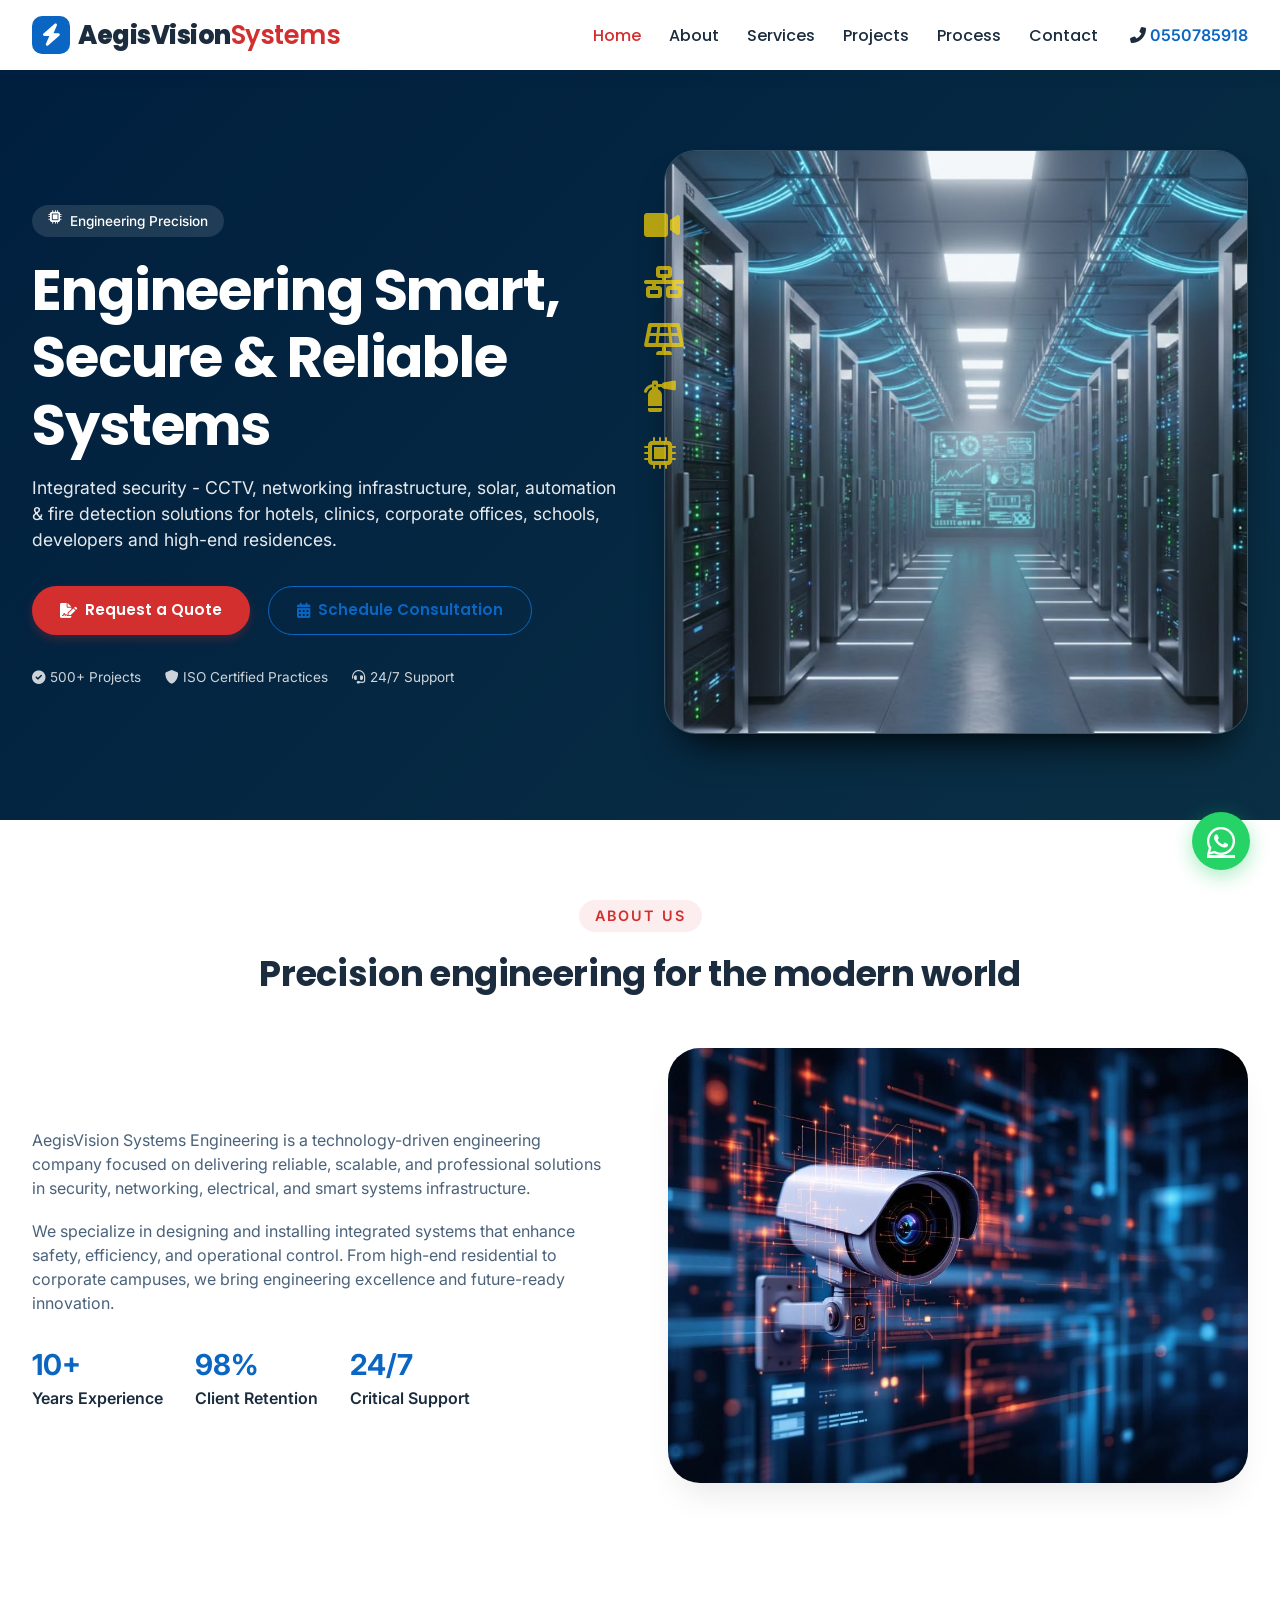
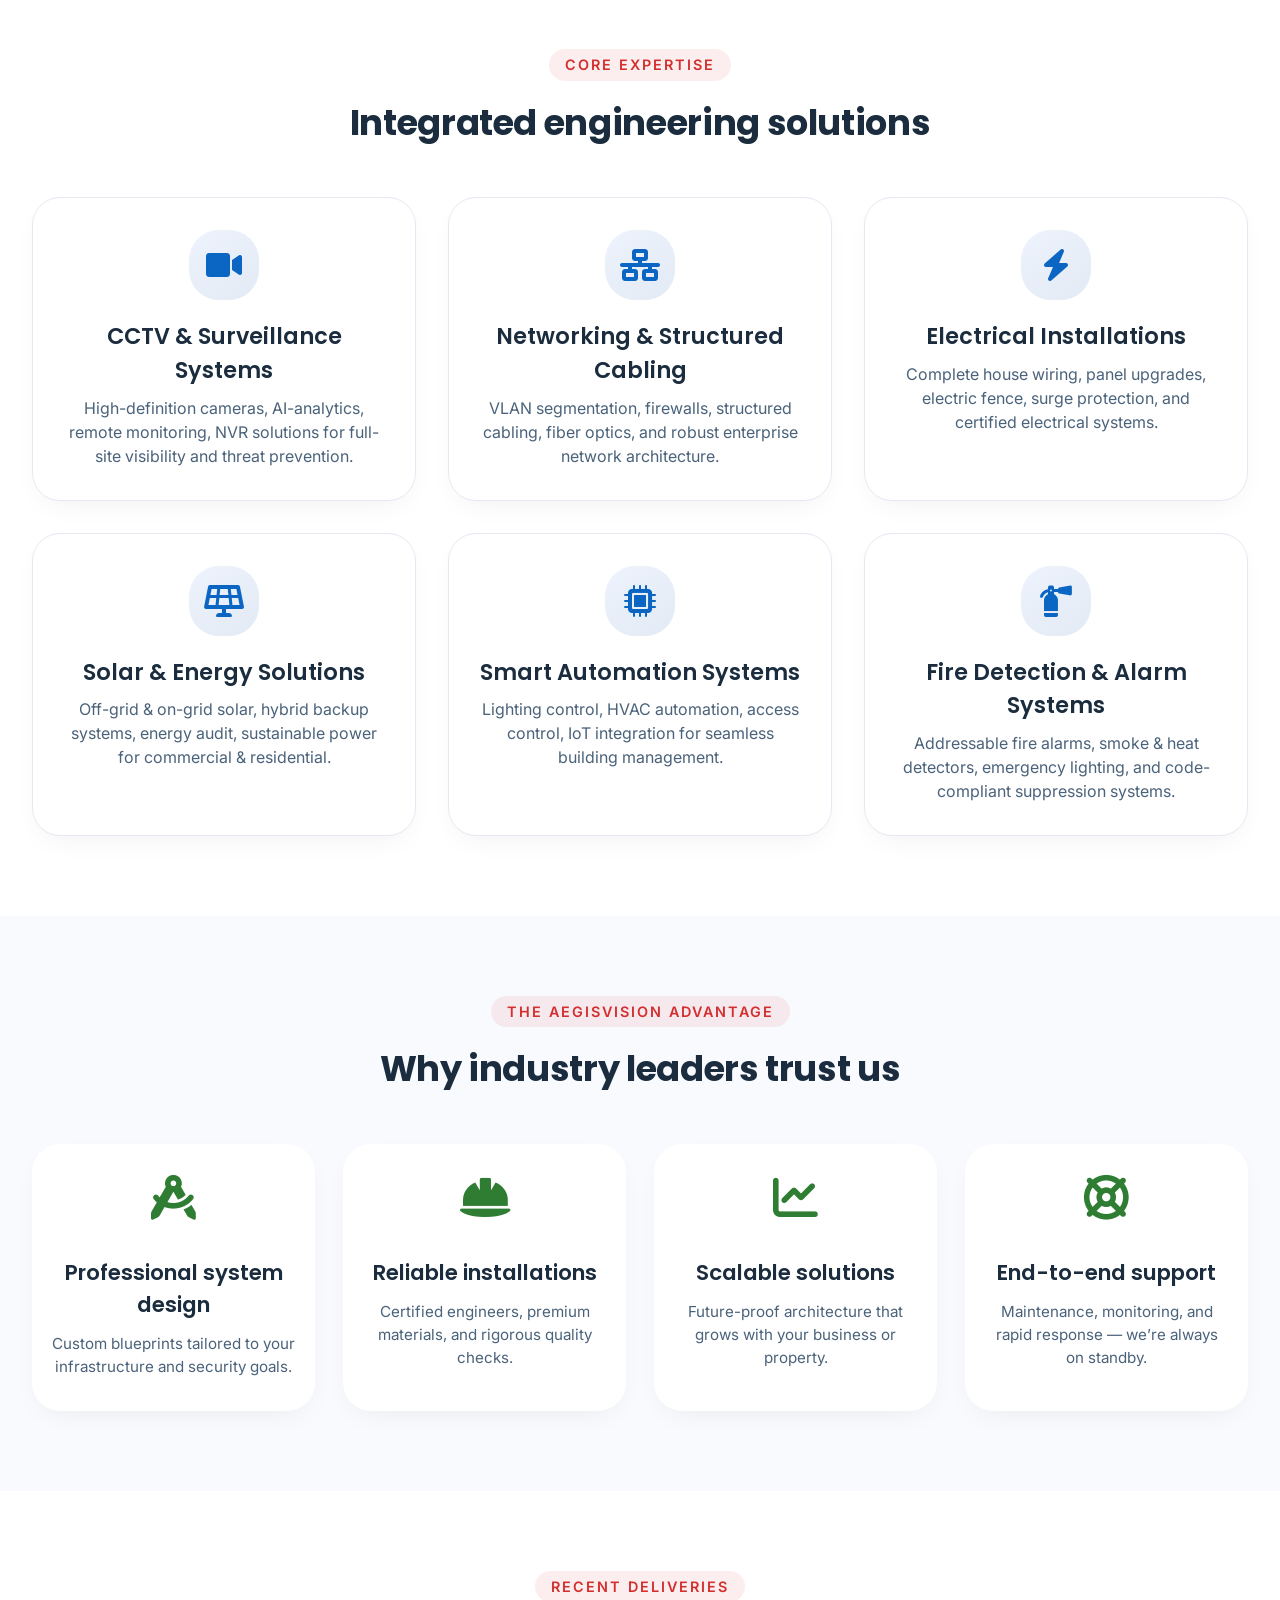
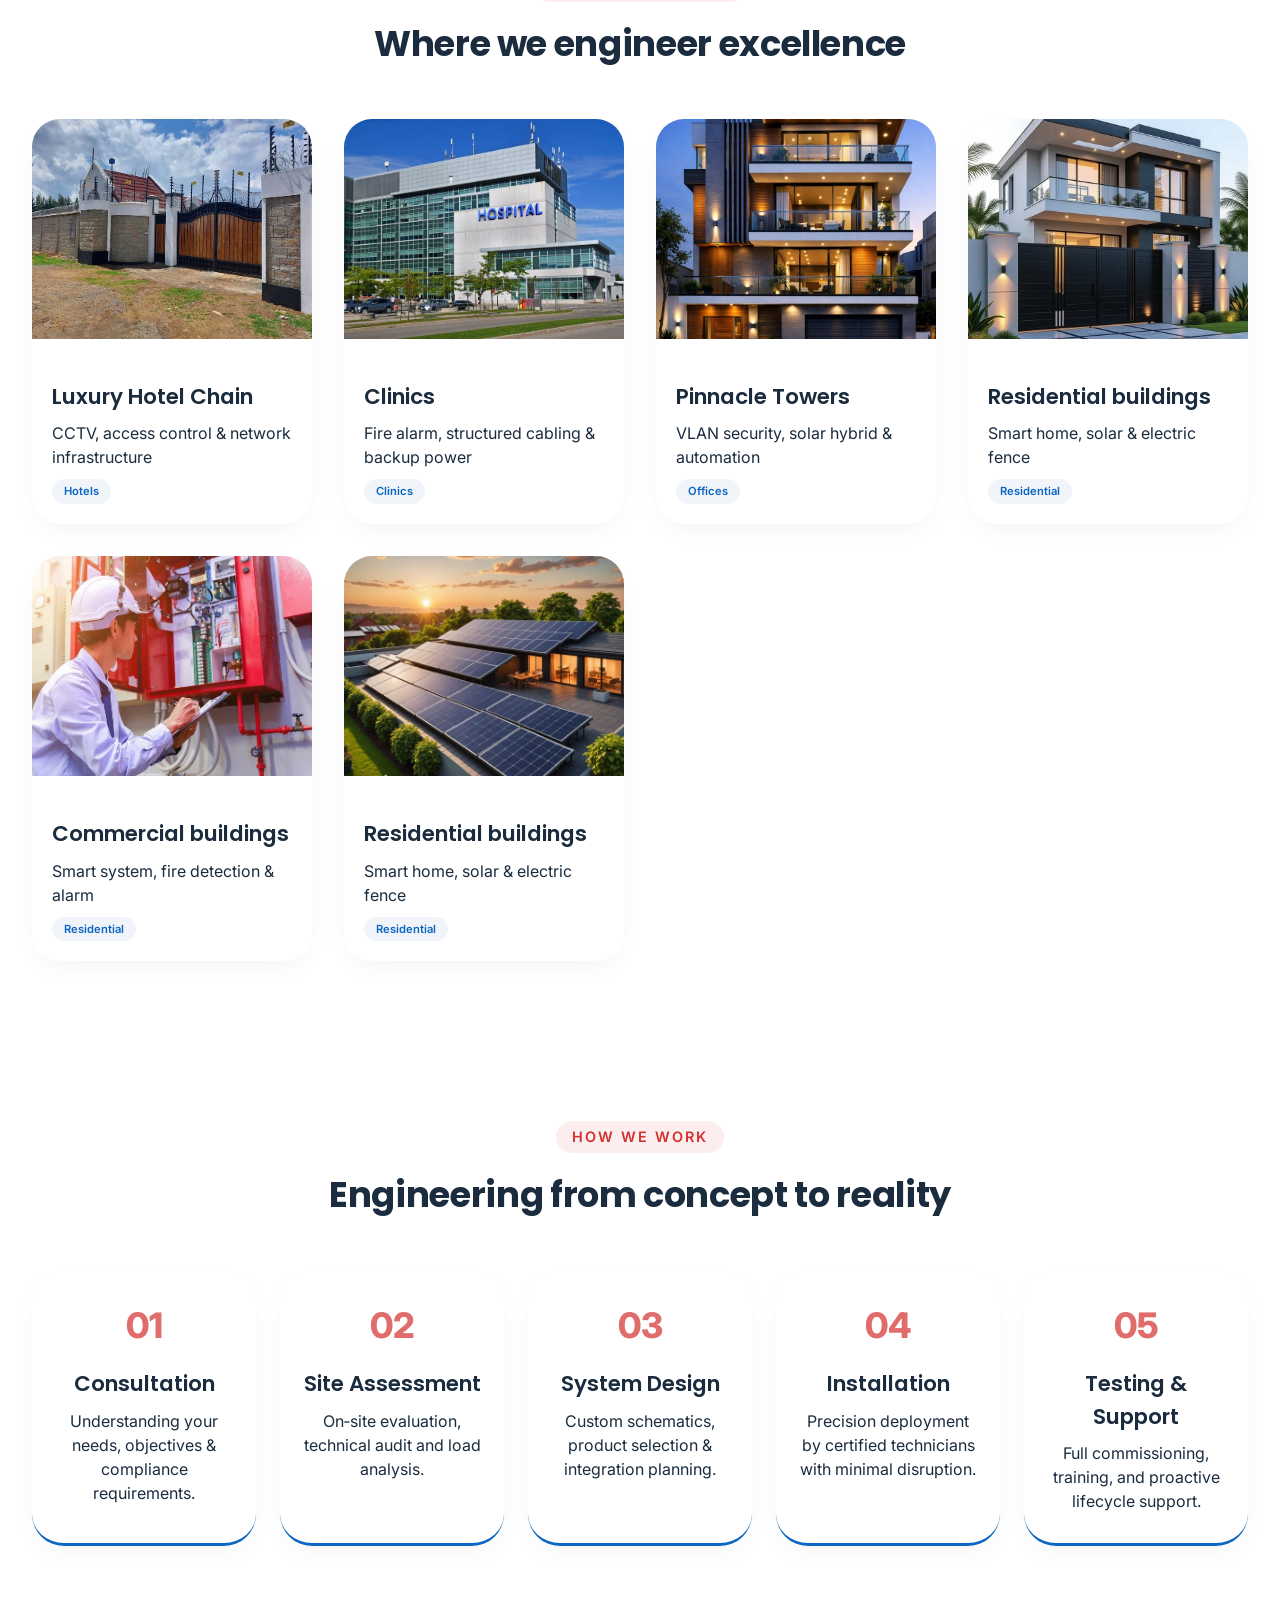
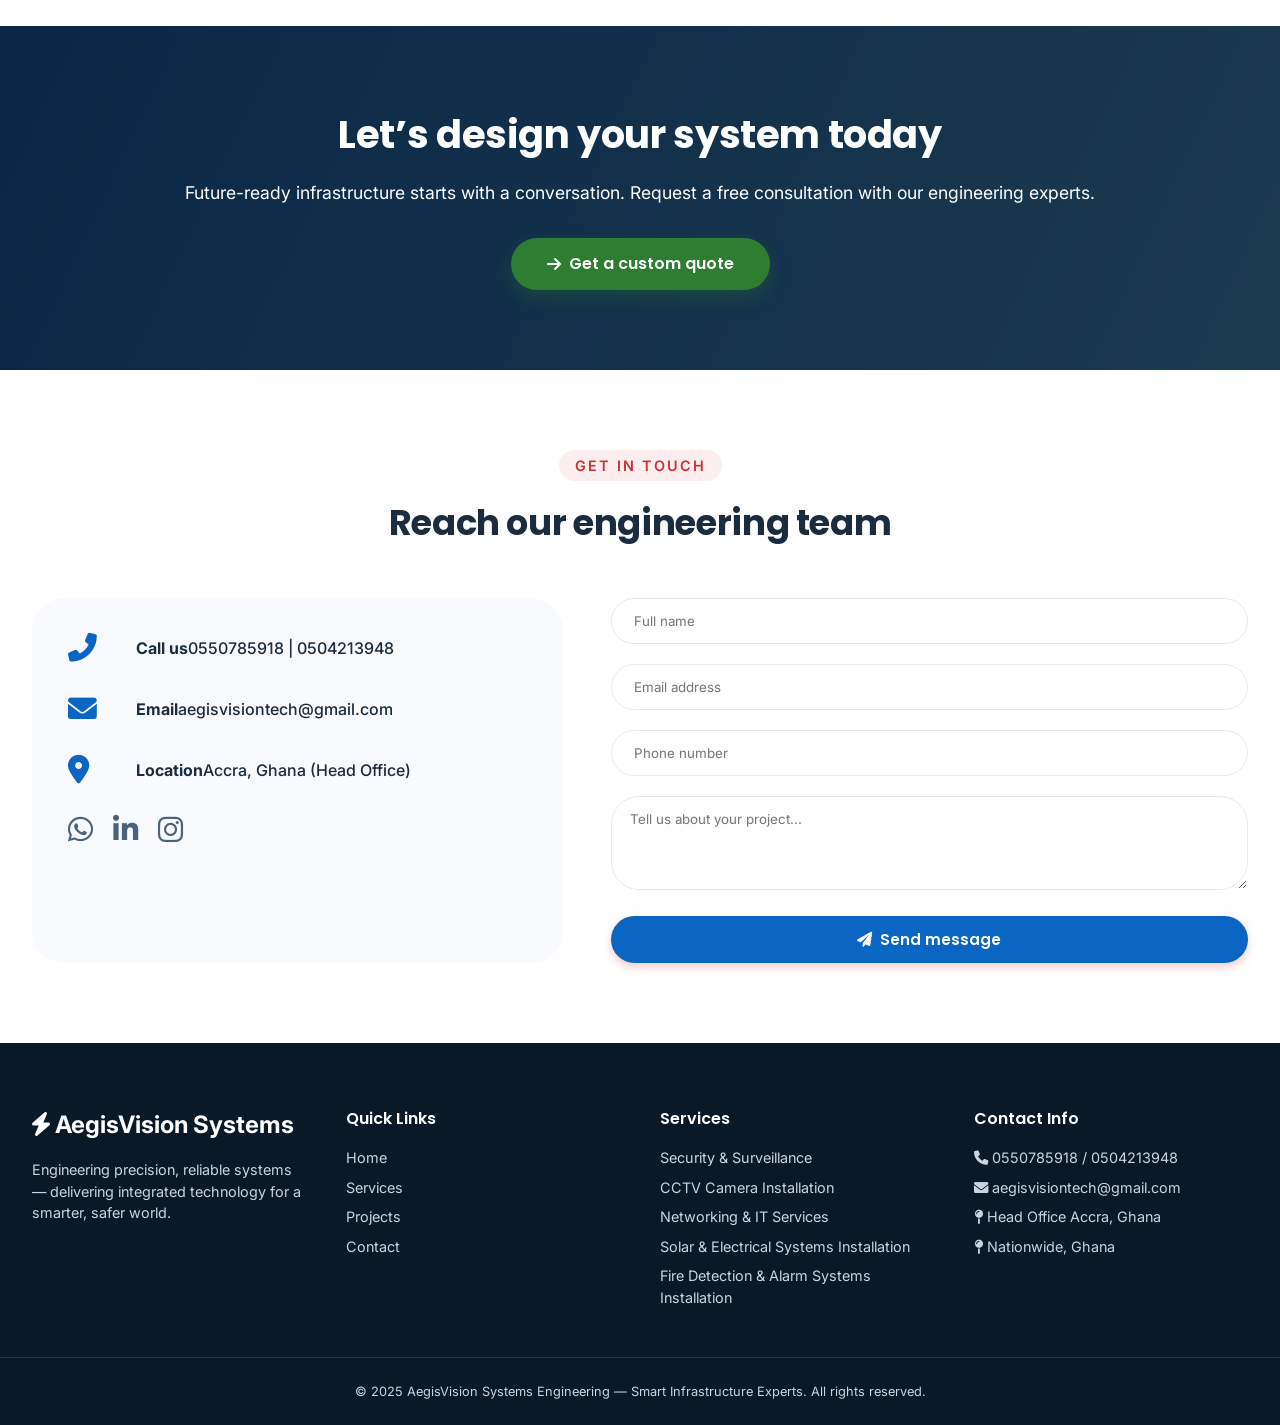
==== index.html @ 10306101 "Update index.html" ====
<!DOCTYPE html>
<html lang="en">
<head>
  <meta charset="UTF-8" />
  <meta name="viewport" content="width=device-width, initial-scale=1.0, viewport-fit=cover" />
  <meta name="description" content="AegisVision & Systems Engineering Ltd. — engineering smart, secure & reliable systems. Security, networking, electrical, solar, automation and fire detection for hotels, clinics, offices and residential." />
  <title>AegisVision Systems Engineering Limited| Smart Engineering & Security</title>
  <!-- Google Fonts + Font Awesome -->
  <link href="https://fonts.googleapis.com/css2?family=Inter:opsz,wght@14..32,300;14..32,400;14..32,500;14..32,600;14..32,700;14..32,800&family=Poppins:wght@500;600;700;800&display=swap" rel="stylesheet" />
  <link rel="stylesheet" href="https://cdnjs.cloudflare.com/ajax/libs/font-awesome/6.0.0-beta3/css/all.min.css" />
  <link rel="stylesheet" href="styles.css" />

  <script type="application/ld+json">
    {
      "@context": "https://schema.org",
      "@type": "LocalBusiness",
      "name": "AegisVision Systems Engineering",
      "image": "https://aegisVisionSystemsEngineeringLtd.github.io/aegisVisionSystemsEngineeringLtd/logo.png",
      "logo": "https://aegisVisionSystemsEngineeringLtd.github.io/aegisVisionSystemsEngineeringLtd/logo.png",
      "url": "https://aegisVisionSystemsEngineeringLtd.github.io/aegisVisionSystemsEngineeringLtd/",
      "telephone": "+233550785918",
      "email": "aegisvisiontech@gmail.com",
      "address": {
        "@type": "PostalAddress",
        "addressLocality": "Accra",
        "addressCountry": "GH"
      },
      "geo": {
        "@type": "GeoCoordinates",
        "latitude": 5.6037,
        "longitude": -0.1870
      },
      "openingHoursSpecification": [
        {
          "@type": "OpeningHoursSpecification",
          "dayOfWeek": ["Monday", "Tuesday", "Wednesday", "Thursday", "Friday"],
          "opens": "07:00",
          "closes": "19:00"
        },
        {
          "@type": "OpeningHoursSpecification",
          "dayOfWeek": "Saturday",
          "opens": "09:00",
          "closes": "13:00"
        }
      ],
      "areaServed": {
        "@type": "Country",
        "name": "Ghana"
      },
      "availableServiceArea": {
        "@type": "AdministrativeArea",
        "name": "Nationwide including Accra, Kumasi, Takoradi, Tema and all regions of Ghana"
      },
      "priceRange": "$$",
      "sameAs": [
        "https://wa.me/233550785918",
        "https://www.linkedin.com/company/aegisvision" 
      ],
      "description": "Engineering Precision, Reliable Systems. AegisVision provides CCTV Camera Installations, networking infrastructure design and installation, electrical, solar systems installation, automation systems, centrion gate openers and fire detection solutions for hotels, clinics, offices, schools and residential clients in Accra, Ghana.",
      "hasOfferCatalog": {
        "@type": "OfferCatalog",
        "name": "Engineering Services",
        "itemListElement": [
          {
            "@type": "Offer",
            "itemOffered": {
              "@type": "Service",
              "name": "CCTV Camera & Surveillance Systems Installation"
            }
          },
          {
            "@type": "Offer",
            "itemOffered": {
              "@type": "Service",
              "name": "Networking Infrastructure & Structured Cabling Installations"
            }
          },
          {
            "@type": "Offer",
            "itemOffered": {
              "@type": "Service",
              "name": "Electrical Installations and Electric Fencing"
            }
          },
          {
            "@type": "Offer",
            "itemOffered": {
              "@type": "Service",
              "name": "Solar & Energy Solutions"
            }
          },
          {
            "@type": "Offer",
            "itemOffered": {
              "@type": "Service",
              "name": "Smart Automation Systems"
            }
          },
          {
            "@type": "Offer",
            "itemOffered": {
              "@type": "Service",
              "name": "Fire Detection & Alarm Systems"
            }
          }
        ]
      }
    }
    </script>
</head>
<body>
  <!-- STICKY NAVIGATION -->
  <header class="header" id="header">
    <nav class="navbar container">
      <div class="logo">
        <span class="logo-icon"><i class="fas fa-bolt"></i></span>
        <div class="logo-text">AegisVision<span>Systems</span></div>
      </div>
      <div class="nav-menu" id="navMenu">
        <ul class="nav-links">
          <li><a href="#home" class="nav-link active-nav">Home</a></li>
          <li><a href="#about" class="nav-link">About</a></li>
          <li><a href="#services" class="nav-link">Services</a></li>
          <li><a href="#projects" class="nav-link">Projects</a></li>
          <li><a href="#process" class="nav-link">Process</a></li>
          <li><a href="#contact" class="nav-link">Contact</a></li>
        </ul>
        <div class="nav-phone">
          <i class="fas fa-phone-alt"></i> <a href="tel:+233550785918">0550785918</a>
        </div>
      </div>
      <div class="hamburger" id="hamburger">
        <i class="fas fa-bars"></i>
      </div>
    </nav>
  </header>

  <main>
    <!-- HERO SECTION -->
    <section id="home" class="hero">
      <div class="hero-overlay"></div>
      <div class="container hero-content">
        <div class="hero-text fade-up">
          <div class="hero-badge"><i class="fas fa-microchip"></i> Engineering Precision</div>
          <h1>Engineering Smart, Secure & Reliable Systems</h1>
          <p>Integrated security - CCTV, networking infrastructure, solar, automation & fire detection solutions for hotels, clinics, corporate offices, schools, developers and high-end residences.</p>
          <div class="hero-buttons">
            <a href="#contact" class="btn btn-primary"><i class="fas fa-file-signature"></i> Request a Quote</a>
            <a href="#contact" class="btn btn-outline"><i class="fas fa-calendar-alt"></i> Schedule Consultation</a>
          </div>
          <div class="hero-trust">
            <span><i class="fas fa-check-circle"></i> 500+ Projects</span>
            <span><i class="fas fa-shield-alt"></i> ISO Certified Practices</span>
            <span><i class="fas fa-headset"></i> 24/7 Support</span>
          </div>
        </div>
        <div class="hero-visual fade-up delay-200">
          <div class="floating-icons">
            <i class="fas fa-video"></i>
            <i class="fas fa-network-wired"></i>
            <i class="fas fa-solar-panel"></i>
            <i class="fas fa-fire-extinguisher"></i>
            <i class="fas fa-microchip"></i>
          </div>
          <div class="hero-image-placeholder">
            <img src="serverroom.jpg">
          </div>
        </div>
      </div>
    </section>

    <!-- ABOUT SECTION -->
    <section id="about" class="about section-padding">
      <div class="container">
        <div class="section-header fade-up">
          <span class="section-tag">About us</span>
          <h2>Precision engineering for the modern world</h2>
        </div>
        <div class="about-grid">
          <div class="about-text fade-up">
            <p>AegisVision Systems Engineering is a technology-driven engineering company focused on delivering reliable, scalable, and professional solutions in security, networking, electrical, and smart systems infrastructure.</p>
            <p>We specialize in designing and installing integrated systems that enhance safety, efficiency, and operational control. From high-end residential to corporate campuses, we bring engineering excellence and future-ready innovation.</p>
            <div class="about-stats">
              <div><strong>10+</strong> Years Experience</div>
              <div><strong>98%</strong> Client Retention</div>
              <div><strong>24/7</strong> Critical Support</div>
            </div>
          </div>
          <div class="about-image fade-up delay-200">
            <img src="polecctv.jpg" alt="Engineers at work">
          </div>
        </div>
      </div>
    </section>

    <!-- SERVICES SECTION (with icons & cards) -->
    <section id="services" class="services section-padding">
      <div class="container">
        <div class="section-header fade-up">
          <span class="section-tag">Core expertise</span>
          <h2>Integrated engineering solutions</h2>
        </div>
        <div class="services-grid">
          <!-- Service 1 -->
          <div class="service-card fade-up">
            <div class="service-icon"><i class="fas fa-video"></i></div>
            <h3>CCTV & Surveillance Systems</h3>
            <p>High-definition cameras, AI-analytics, remote monitoring, NVR solutions for full-site visibility and threat prevention.</p>
          </div>
          <!-- Service 2 -->
          <div class="service-card fade-up">
            <div class="service-icon"><i class="fas fa-network-wired"></i></div>
            <h3>Networking & Structured Cabling</h3>
            <p>VLAN segmentation, firewalls, structured cabling, fiber optics, and robust enterprise network architecture.</p>
          </div>
          <!-- Service 3 -->
          <div class="service-card fade-up">
            <div class="service-icon"><i class="fas fa-bolt"></i></div>
            <h3>Electrical Installations</h3>
            <p>Complete house wiring, panel upgrades, electric fence, surge protection, and certified electrical systems.</p>
          </div>
          <!-- Service 4 -->
          <div class="service-card fade-up">
            <div class="service-icon"><i class="fas fa-solar-panel"></i></div>
            <h3>Solar & Energy Solutions</h3>
            <p>Off-grid & on-grid solar, hybrid backup systems, energy audit, sustainable power for commercial & residential.</p>
          </div>
          <!-- Service 5 -->
          <div class="service-card fade-up">
            <div class="service-icon"><i class="fas fa-microchip"></i></div>
            <h3>Smart Automation Systems</h3>
            <p>Lighting control, HVAC automation, access control, IoT integration for seamless building management.</p>
          </div>
          <!-- Service 6 -->
          <div class="service-card fade-up">
            <div class="service-icon"><i class="fas fa-fire-extinguisher"></i></div>
            <h3>Fire Detection & Alarm Systems</h3>
            <p>Addressable fire alarms, smoke & heat detectors, emergency lighting, and code-compliant suppression systems.</p>
          </div>
        </div>
      </div>
    </section>

    <!-- WHY CHOOSE US -->
    <section class="why-us section-padding">
      <div class="container">
        <div class="section-header fade-up">
          <span class="section-tag">The AegisVision advantage</span>
          <h2>Why industry leaders trust us</h2>
        </div>
        <div class="why-grid">
          <div class="why-card fade-up"><i class="fas fa-drafting-compass"></i><h3>Professional system design</h3><p>Custom blueprints tailored to your infrastructure and security goals.</p></div>
          <div class="why-card fade-up"><i class="fas fa-hard-hat"></i><h3>Reliable installations</h3><p>Certified engineers, premium materials, and rigorous quality checks.</p></div>
          <div class="why-card fade-up"><i class="fas fa-chart-line"></i><h3>Scalable solutions</h3><p>Future-proof architecture that grows with your business or property.</p></div>
          <div class="why-card fade-up"><i class="fas fa-life-ring"></i><h3>End-to-end support</h3><p>Maintenance, monitoring, and rapid response — we’re always on standby.</p></div>
        </div>
      </div>
    </section>

    <!-- PORTFOLIO / PROJECTS SECTION -->
    <section id="projects" class="projects section-padding">
      <div class="container">
        <div class="section-header fade-up">
          <span class="section-tag">Recent deliveries</span>
          <h2>Where we engineer excellence</h2>
        </div>
        <div class="projects-grid">
          <div class="project-card fade-up"><img src="electricfence.jpg" alt="Hotel project"><div class="project-info"><h3>Luxury Hotel Chain</h3><p>CCTV, access control & network infrastructure</p><span class="project-cat">Hotels</span></div></div>
          <div class="project-card fade-up"><img src="hospital.jpg" alt="Clinic project"><div class="project-info"><h3>Clinics</h3><p>Fire alarm, structured cabling & backup power</p><span class="project-cat">Clinics</span></div></div>
          <div class="project-card fade-up"><img src="tower.jpg" alt="Corporate office"><div class="project-info"><h3>Pinnacle Towers</h3><p>VLAN security, solar hybrid & automation</p><span class="project-cat">Offices</span></div></div>
          <div class="project-card fade-up"><img src="agaatejpg.jpg" alt="Residential"><div class="project-info"><h3>Residential buildings</h3><p>Smart home, solar & electric fence</p><span class="project-cat">Residential</span></div></div>
	  	  <div class="project-card fade-up"><img src="firesys2.jpg" alt="Residential"><div class="project-info"><h3>Commercial buildings</h3><p>Smart system, fire detection & alarm</p><span class="project-cat">Residential</span></div></div>
	      <div class="project-card fade-up"><img src="solarsys.jpg" alt="Residential"><div class="project-info"><h3>Residential buildings</h3><p>Smart home, solar & electric fence</p><span class="project-cat">Residential</span></div></div>
        </div>
      </div>
    </section>

    <!-- PROCESS SECTION -->
    <section id="process" class="process section-padding">
      <div class="container">
        <div class="section-header fade-up">
          <span class="section-tag">How we work</span>
          <h2>Engineering from concept to reality</h2>
        </div>
        <div class="process-steps">
          <div class="step fade-up"><div class="step-number">01</div><h3>Consultation</h3><p>Understanding your needs, objectives & compliance requirements.</p></div>
          <div class="step fade-up"><div class="step-number">02</div><h3>Site Assessment</h3><p>On‑site evaluation, technical audit and load analysis.</p></div>
          <div class="step fade-up"><div class="step-number">03</div><h3>System Design</h3><p>Custom schematics, product selection & integration planning.</p></div>
          <div class="step fade-up"><div class="step-number">04</div><h3>Installation</h3><p>Precision deployment by certified technicians with minimal disruption.</p></div>
          <div class="step fade-up"><div class="step-number">05</div><h3>Testing & Support</h3><p>Full commissioning, training, and proactive lifecycle support.</p></div>
        </div>
      </div>
    </section>

    <!-- CALL TO ACTION SECTION -->
    <section class="cta-section">
      <div class="container cta-container">
        <div class="cta-content fade-up">
          <h2>Let’s design your system today</h2>
          <p>Future-ready infrastructure starts with a conversation. Request a free consultation with our engineering experts.</p>
          <a href="#contact" class="btn btn-cta"><i class="fas fa-arrow-right"></i> Get a custom quote</a>
        </div>
      </div>
    </section>

    <!-- CONTACT SECTION + FORM -->
    <section id="contact" class="contact section-padding">
      <div class="container">
        <div class="section-header fade-up">
          <span class="section-tag">Get in touch</span>
          <h2>Reach our engineering team</h2>
        </div>
        <div class="contact-grid">
          <div class="contact-info fade-up">
            <div class="contact-detail"><i class="fas fa-phone-alt"></i><div><strong>Call us</strong><a href="tel:+233550785918">0550785918</a><span> | </span><a href="tel:+233504213948">0504213948</a></div></div>
            <div class="contact-detail"><i class="fas fa-envelope"></i><div><strong>Email</strong><a href="mailto:aegisvisiontech@gmail.com">aegisvisiontech@gmail.com</a></div></div>
            <div class="contact-detail"><i class="fas fa-map-marker-alt"></i><div><strong>Location</strong><span>Accra, Ghana (Head Office)</span></div></div>
            <div class="social-trust"><i class="fab fa-whatsapp"></i><i class="fab fa-linkedin-in"></i><i class="fab fa-instagram"></i></div>
          </div>
          <div class="contact-form fade-up delay-200">
            <form id="contactForm">
              <div class="input-group"><input type="text" id="name" placeholder=" Full name" required></div>
              <div class="input-group"><input type="email" id="email" placeholder=" Email address" required></div>
              <div class="input-group"><input type="tel" id="phone" placeholder=" Phone number"></div>
              <div class="input-group"><textarea rows="4" id="message" placeholder="Tell us about your project..."></textarea></div>
              <button type="submit" class="btn btn-primary submit-btn"><i class="fas fa-paper-plane"></i> Send message</button>
              <p id="formFeedback" class="form-feedback"></p>
            </form>
          </div>
        </div>
      </div>
    </section>
  </main>

  <!-- FOOTER -->
  <footer class="footer">
    <div class="container footer-grid">
      <div class="footer-col">
        <div class="footer-logo"><i class="fas fa-bolt"></i> AegisVision Systems</div>
        <p>Engineering precision, reliable systems — delivering integrated technology for a smarter, safer world.</p>
      </div>
      <div class="footer-col">
        <h4>Quick Links</h4>
        <ul><li><a href="#home">Home</a></li><li><a href="#services">Services</a></li><li><a href="#projects">Projects</a></li><li><a href="#contact">Contact</a></li></ul>
      </div>
      <div class="footer-col">
        <h4>Services</h4>
        <ul><li>Security & Surveillance</li><li>CCTV  Camera Installation</li><li>Networking & IT Services</li><li>Solar & Electrical Systems Installation</li><li>Fire Detection & Alarm Systems Installation</li></ul>
      </div>
      <div class="footer-col">
        <h4>Contact Info</h4>
        <p><i class="fas fa-phone"></i> 0550785918 / 0504213948</p>
        <p><i class="fas fa-envelope"></i> aegisvisiontech@gmail.com</p>
        <p><i class="fas fa-map-pin"></i> Head Office Accra, Ghana</p>
		<p><i class="fas fa-map-pin"></i> Nationwide, Ghana</p>
      </div>
    </div>
    <div class="footer-bottom">
      <p>© 2025 AegisVision Systems Engineering — Smart Infrastructure Experts. All rights reserved.</p>
    </div>
  </footer>

  <!-- WHATSAPP FLOATING BUTTON -->
  <a href="https://wa.me/233550785918?text=Hello%20AegisVision%2C%20I%27m%20interested%20in%20your%20engineering%20services" class="whatsapp-float" target="_blank" rel="noopener">
    <i class="fab fa-whatsapp"></i>
  </a>

  <script src="script.js"></script>
</body>
</html>
---- styles.css ----
:root {
  --blue-primary: #0A66C2;
  --blue-dark: #004e9e;
  --red-accent: #D32F2F;
  --red-dark: #b71c1c;
  --green-energy: #2E7D32;
  --green-soft: #4caf50;
  --gray-bg: #F8FAFE;
  --gray-light: #F1F4F9;
  --gray-border: #E4E9F2;
  --text-dark: #1A2C3E;
  --text-muted: #4A627A;
  --white: #ffffff;
  --shadow-sm: 0 10px 30px -12px rgba(0, 0, 0, 0.08);
  --shadow-md: 0 20px 35px -12px rgba(0, 0, 0, 0.1);
  --transition: all 0.3s ease;
}

* {
  margin: 0;
  padding: 0;
  box-sizing: border-box;
}

html {
  scroll-behavior: smooth;
}

body {
  font-family: 'Inter', sans-serif;
  color: var(--text-dark);
  background: var(--white);
  line-height: 1.5;
  overflow-x: hidden;
}

.container {
  max-width: 1280px;
  margin: 0 auto;
  padding: 0 32px;
}

/* TYPOGRAPHY */
h1, h2, h3, h4, .logo-text, .btn, .nav-links a {
  font-family: 'Poppins', sans-serif;
}

h1 {
  font-size: 3.2rem;
  font-weight: 700;
  line-height: 1.2;
  letter-spacing: -0.02em;
  margin-bottom: 1rem;
}

h2 {
  font-size: 2.2rem;
  font-weight: 700;
  letter-spacing: -0.01em;
  margin-bottom: 0.5rem;
}

h3 {
  font-size: 1.35rem;
  font-weight: 600;
  margin: 1rem 0 0.5rem;
}

.section-padding {
  padding: 80px 0;
}

.section-header {
  text-align: center;
  margin-bottom: 48px;
}

.section-tag {
  font-size: 0.9rem;
  text-transform: uppercase;
  letter-spacing: 2px;
  font-weight: 600;
  color: var(--red-accent);
  background: rgba(211, 47, 47, 0.08);
  display: inline-block;
  padding: 0.3rem 1rem;
  border-radius: 40px;
  margin-bottom: 1rem;
}

/* BUTTONS */
.btn {
  display: inline-flex;
  align-items: center;
  gap: 8px;
  padding: 12px 28px;
  border-radius: 40px;
  font-weight: 600;
  font-size: 0.95rem;
  transition: var(--transition);
  text-decoration: none;
  cursor: pointer;
  border: none;
}

.btn-primary {
  background: var(--red-accent);
  color: white;
  box-shadow: 0 4px 10px rgba(211, 47, 47, 0.25);
}
.btn-primary:hover {
  background: var(--red-dark);
  transform: translateY(-2px);
  box-shadow: 0 10px 20px rgba(211, 47, 47, 0.3);
}

.btn-outline {
  background: transparent;
  border: 1.5px solid var(--blue-primary);
  color: var(--blue-primary);
}
.btn-outline:hover {
  background: var(--blue-primary);
  color: white;
  border-color: var(--blue-primary);
}

.btn-cta {
  background: var(--green-energy);
  color: white;
  font-size: 1rem;
  padding: 14px 36px;
  box-shadow: 0 8px 20px rgba(46, 125, 50, 0.3);
}
.btn-cta:hover {
  background: #1b5e20;
  transform: scale(1.02);
}

/* STICKY NAVBAR */
.header {
  position: sticky;
  top: 0;
  background: rgba(255, 255, 255, 0.96);
  backdrop-filter: blur(6px);
  z-index: 1000;
  box-shadow: 0 2px 20px rgba(0,0,0,0.05);
  transition: var(--transition);
}

.navbar {
  display: flex;
  justify-content: space-between;
  align-items: center;
  padding: 1rem 32px;
  flex-wrap: wrap;
}

.logo {
  display: flex;
  align-items: center;
  gap: 8px;
}

.logo-icon {
  background: var(--blue-primary);
  width: 38px;
  height: 38px;
  display: flex;
  align-items: center;
  justify-content: center;
  border-radius: 10px;
  color: white;
  font-size: 1.4rem;
}

.logo-text {
  font-size: 1.6rem;
  font-weight: 800;
  letter-spacing: -0.5px;
  color: var(--text-dark);
}
.logo-text span {
  color: var(--red-accent);
  font-weight: 600;
}

.nav-menu {
  display: flex;
  align-items: center;
  gap: 32px;
}

.nav-links {
  display: flex;
  gap: 28px;
  list-style: none;
}

.nav-links a {
  text-decoration: none;
  font-weight: 500;
  color: var(--text-dark);
  transition: 0.2s;
  font-size: 1rem;
}
.nav-links a:hover, .nav-links a.active-nav {
  color: var(--red-accent);
}
.nav-phone a {
  text-decoration: none;
  font-weight: 600;
  color: var(--blue-primary);
}
.hamburger {
  display: none;
  font-size: 1.6rem;
  cursor: pointer;
}

/* HERO */
.hero {
  position: relative;
  background: linear-gradient(135deg, #001f3f 0%, #0a2f44 100%);
  color: white;
  overflow: hidden;
  padding: 80px 0;
}
.hero-overlay {
  position: absolute;
  inset: 0;
  background: url('https://www.transparenttextures.com/patterns/circuit-board.png');
  opacity: 0.07;
  pointer-events: none;
}
.hero-content {
  display: grid;
  grid-template-columns: 1fr 1fr;
  gap: 48px;
  align-items: center;
}
.hero-text h1 {
  font-size: 3.5rem;
}
.hero-badge {
  display: inline-flex;
  gap: 8px;
  background: rgba(255,255,240,0.12);
  backdrop-filter: blur(2px);
  padding: 6px 16px;
  border-radius: 60px;
  margin-bottom: 20px;
  font-size: 0.85rem;
  font-weight: 500;
}
.hero-text p {
  font-size: 1.1rem;
  opacity: 0.9;
  margin-bottom: 2rem;
}
.hero-buttons {
  display: flex;
  gap: 18px;
  flex-wrap: wrap;
  margin-bottom: 2rem;
}
.hero-trust {
  display: flex;
  gap: 24px;
  font-size: 0.85rem;
  opacity: 0.8;
}
.hero-visual {
  position: relative;
}
.floating-icons {
  position: absolute;
  font-size: 2rem;
  top: 10%;
  left: -20px;
  display: flex;
  flex-direction: column;
  gap: 25px;
  color: rgba(255,215,0,0.7);
  animation: float 5s infinite ease;
}
.hero-image-placeholder img {
  width: 100%;
  border-radius: 32px;
  box-shadow: 0 25px 40px -20px black;
  border: 1px solid rgba(255,255,255,0.2);
}

/* About */
.about-grid {
  display: grid;
  grid-template-columns: 1fr 1fr;
  gap: 56px;
  align-items: center;
}
.about-text p {
  margin-bottom: 1.2rem;
  color: var(--text-muted);
  font-size: 1rem;
}
.about-stats {
  display: flex;
  gap: 32px;
  margin-top: 28px;
}
.about-stats div {
  font-weight: 600;
  font-size: 1rem;
}
.about-stats strong {
  font-size: 1.8rem;
  display: block;
  color: var(--blue-primary);
}
.about-image img {
  width: 100%;
  border-radius: 32px;
  box-shadow: var(--shadow-md);
}

/* Services Grid */
.services-grid {
  display: grid;
  grid-template-columns: repeat(auto-fill, minmax(320px, 1fr));
  gap: 32px;
}
.service-card {
  background: var(--white);
  border-radius: 28px;
  padding: 32px 28px;
  box-shadow: var(--shadow-sm);
  transition: var(--transition);
  border: 1px solid var(--gray-border);
  text-align: center;
}
.service-card:hover {
  transform: translateY(-8px);
  box-shadow: var(--shadow-md);
  border-color: var(--blue-primary);
}
.service-icon {
  background: linear-gradient(145deg, #eef3fc, #e2eaf5);
  width: 70px;
  height: 70px;
  display: flex;
  align-items: center;
  justify-content: center;
  border-radius: 30px;
  margin: 0 auto 20px;
  font-size: 2rem;
  color: var(--blue-primary);
}
.service-card h3 {
  font-size: 1.4rem;
}
.service-card p {
  color: var(--text-muted);
}

/* Why choose us */
.why-us {
  background: var(--gray-bg);
}
.why-grid {
  display: grid;
  grid-template-columns: repeat(4, 1fr);
  gap: 28px;
}
.why-card {
  background: white;
  padding: 32px 20px;
  border-radius: 28px;
  text-align: center;
  transition: 0.2s;
  box-shadow: var(--shadow-sm);
}
.why-card i {
  font-size: 2.8rem;
  color: var(--green-energy);
  margin-bottom: 20px;
}
.why-card h3 {
  margin-bottom: 12px;
}
.why-card p {
  color: var(--text-muted);
  font-size: 0.95rem;
}

/* Projects */
.projects-grid {
  display: grid;
  grid-template-columns: repeat(auto-fit, minmax(260px, 1fr));
  gap: 32px;
}
.project-card {
  border-radius: 28px;
  overflow: hidden;
  background: white;
  box-shadow: var(--shadow-sm);
  transition: 0.2s;
}
.project-card img {
  width: 100%;
  height: 220px;
  object-fit: cover;
  transition: 0.4s;
}
.project-card:hover img {
  transform: scale(1.03);
}
.project-info {
  padding: 20px;
}
.project-cat {
  background: var(--gray-light);
  padding: 4px 12px;
  border-radius: 20px;
  font-size: 0.7rem;
  font-weight: 600;
  color: var(--blue-primary);
  display: inline-block;
  margin-top: 10px;
}

/* Process Steps */
.process-steps {
  display: flex;
  flex-wrap: wrap;
  justify-content: center;
  gap: 24px;
  margin-top: 20px;
}
.step {
  background: var(--white);
  padding: 30px 20px;
  flex: 1 1 180px;
  text-align: center;
  border-radius: 32px;
  box-shadow: var(--shadow-sm);
  border-bottom: 3px solid var(--blue-primary);
}
.step-number {
  font-size: 2.2rem;
  font-weight: 800;
  color: var(--red-accent);
  opacity: 0.7;
  margin-bottom: 15px;
}

/* CTA Section */
.cta-section {
  background: linear-gradient(115deg, #0A2647 0%, #1B3B4F 100%);
  padding: 80px 0;
  color: white;
  text-align: center;
}
.cta-content h2 {
  font-size: 2.4rem;
  margin-bottom: 1rem;
}
.cta-content p {
  margin-bottom: 2rem;
  font-size: 1.1rem;
}

/* Contact */
.contact-grid {
  display: grid;
  grid-template-columns: 1fr 1.2fr;
  gap: 48px;
}
.contact-info {
  background: var(--gray-bg);
  padding: 36px;
  border-radius: 32px;
}
.contact-detail {
  display: flex;
  gap: 20px;
  margin-bottom: 32px;
  align-items: center;
}
.contact-detail i {
  font-size: 1.8rem;
  color: var(--blue-primary);
  width: 48px;
}
.contact-detail a, .contact-detail span {
  text-decoration: none;
  color: var(--text-dark);
  font-weight: 500;
}
.social-trust i {
  font-size: 1.8rem;
  margin-right: 20px;
  color: var(--text-muted);
  transition: 0.2s;
}
.input-group {
  margin-bottom: 20px;
}
.input-group input, .input-group textarea {
  width: 100%;
  padding: 14px 18px;
  border: 1px solid var(--gray-border);
  border-radius: 28px;
  font-family: inherit;
  transition: 0.2s;
}
.input-group input:focus, .input-group textarea:focus {
  outline: none;
  border-color: var(--blue-primary);
  box-shadow: 0 0 0 3px rgba(10,102,194,0.1);
}
.submit-btn {
  background: var(--blue-primary);
  width: 100%;
  justify-content: center;
}

/* Footer */
.footer {
  background: #0A1927;
  color: #cbd5e1;
  padding: 64px 0 24px;
}
.footer-grid {
  display: grid;
  grid-template-columns: repeat(auto-fit, minmax(200px, 1fr));
  gap: 40px;
  margin-bottom: 40px;
}
.footer-logo {
  font-size: 1.5rem;
  font-weight: 700;
  margin-bottom: 1rem;
  color: white;
}
.footer-col h4 {
  color: white;
  margin-bottom: 1rem;
  font-weight: 600;
}
.footer-col ul {
  list-style: none;
}
.footer-col li, .footer-col p {
  margin-bottom: 8px;
  font-size: 0.9rem;
}
.footer-col a {
  color: #cbd5e1;
  text-decoration: none;
}
.footer-bottom {
  text-align: center;
  padding-top: 24px;
  border-top: 1px solid #1f3a3a;
  font-size: 0.8rem;
}

/* WHATSAPP BUTTON */
.whatsapp-float {
  position: fixed;
  bottom: 30px;
  right: 30px;
  background: #25D366;
  color: white;
  width: 58px;
  height: 58px;
  border-radius: 50%;
  display: flex;
  align-items: center;
  justify-content: center;
  font-size: 2rem;
  box-shadow: 0 6px 20px rgba(37,211,102,0.4);
  transition: 0.2s;
  z-index: 999;
}
.whatsapp-float:hover {
  transform: scale(1.08);
  background: #20b859;
}

/* ANIMATIONS & SCROLL REVEAL */
.fade-up {
  opacity: 0;
  transform: translateY(30px);
  transition: opacity 0.7s cubic-bezier(0.2, 0.9, 0.4, 1.1), transform 0.7s ease;
}
.fade-up.visible {
  opacity: 1;
  transform: translateY(0);
}
.delay-200 {
  transition-delay: 0.15s;
}

/* RESPONSIVE */
@media (max-width: 1024px) {
  .hero-content { grid-template-columns: 1fr; text-align: center; }
  .hero-trust { justify-content: center; }
  .floating-icons { display: none; }
  .why-grid { grid-template-columns: repeat(2,1fr); }
  .contact-grid { grid-template-columns: 1fr; }
}
@media (max-width: 768px) {
  .nav-menu {
    position: fixed;
    top: 70px;
    left: -100%;
    background: white;
    width: 80%;
    height: 100vh;
    flex-direction: column;
    align-items: flex-start;
    padding: 32px;
    box-shadow: 5px 0 30px rgba(0,0,0,0.1);
    transition: 0.3s;
    display: block;
  }
  .nav-menu.active {
    left: 0;
  }
  .nav-links {
    flex-direction: column;
    gap: 24px;
    margin-bottom: 32px;
  }
  .hamburger {
    display: block;
  }
  .navbar {
    padding: 0.8rem 24px;
  }
  .about-grid { grid-template-columns: 1fr; }
  .services-grid { grid-template-columns: 1fr; }
  .why-grid { grid-template-columns: 1fr; }
  .process-steps { flex-direction: column; align-items: center; }
  h1 { font-size: 2.4rem; }
  h2 { font-size: 1.8rem; }
  .section-padding { padding: 60px 0; }
  .hero { padding: 60px 0; }
}
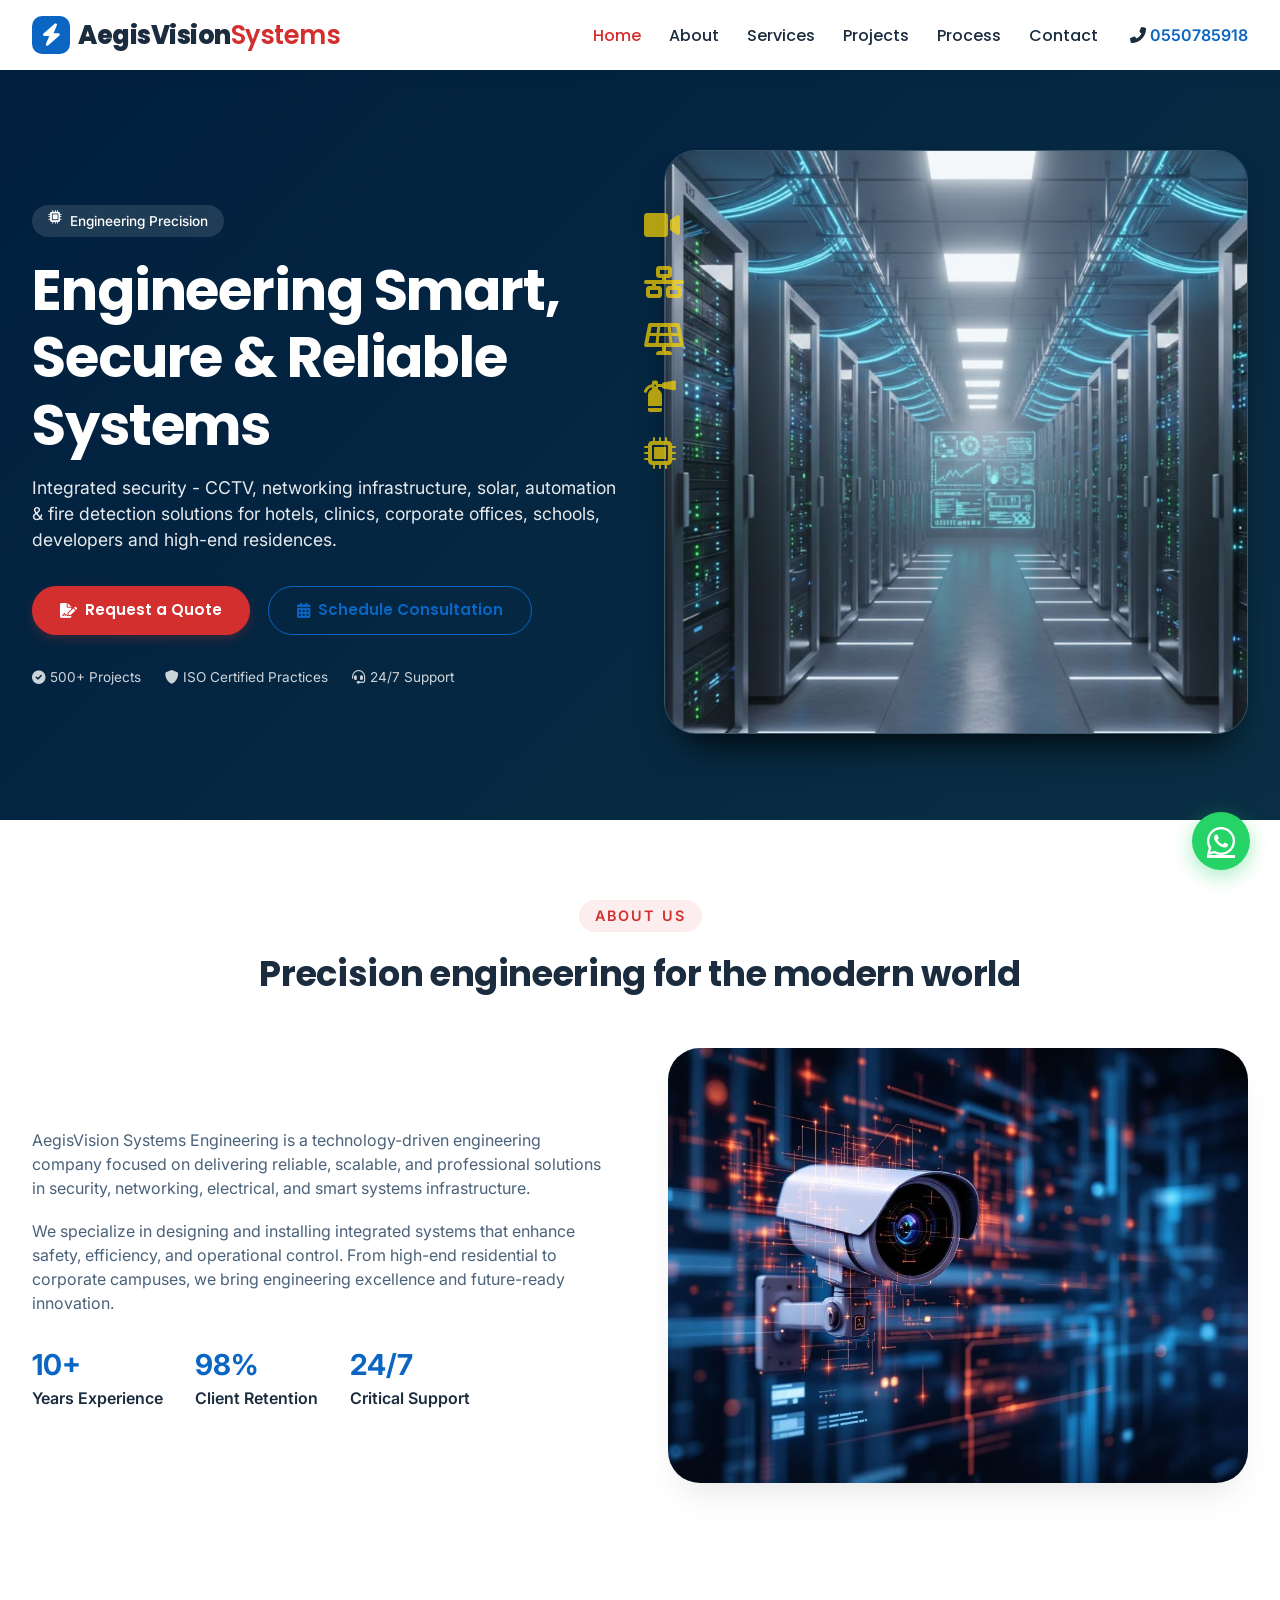
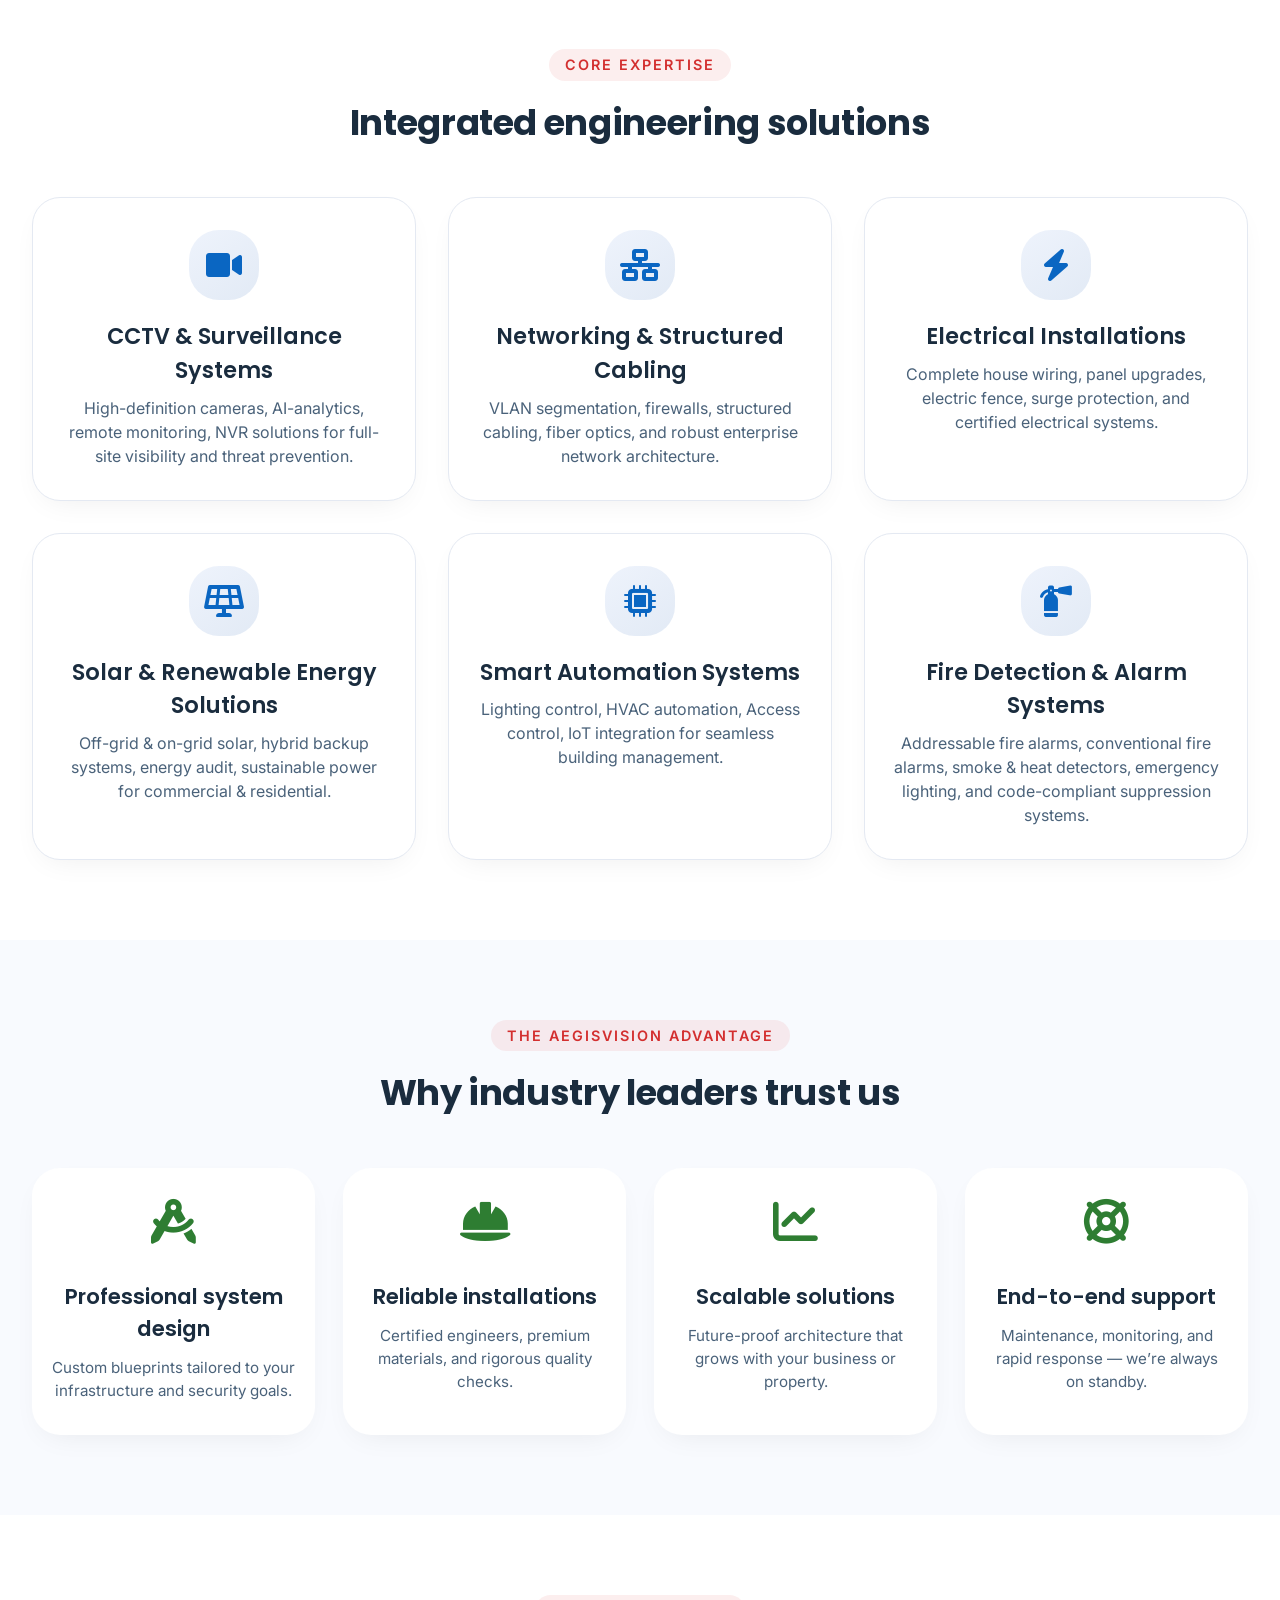
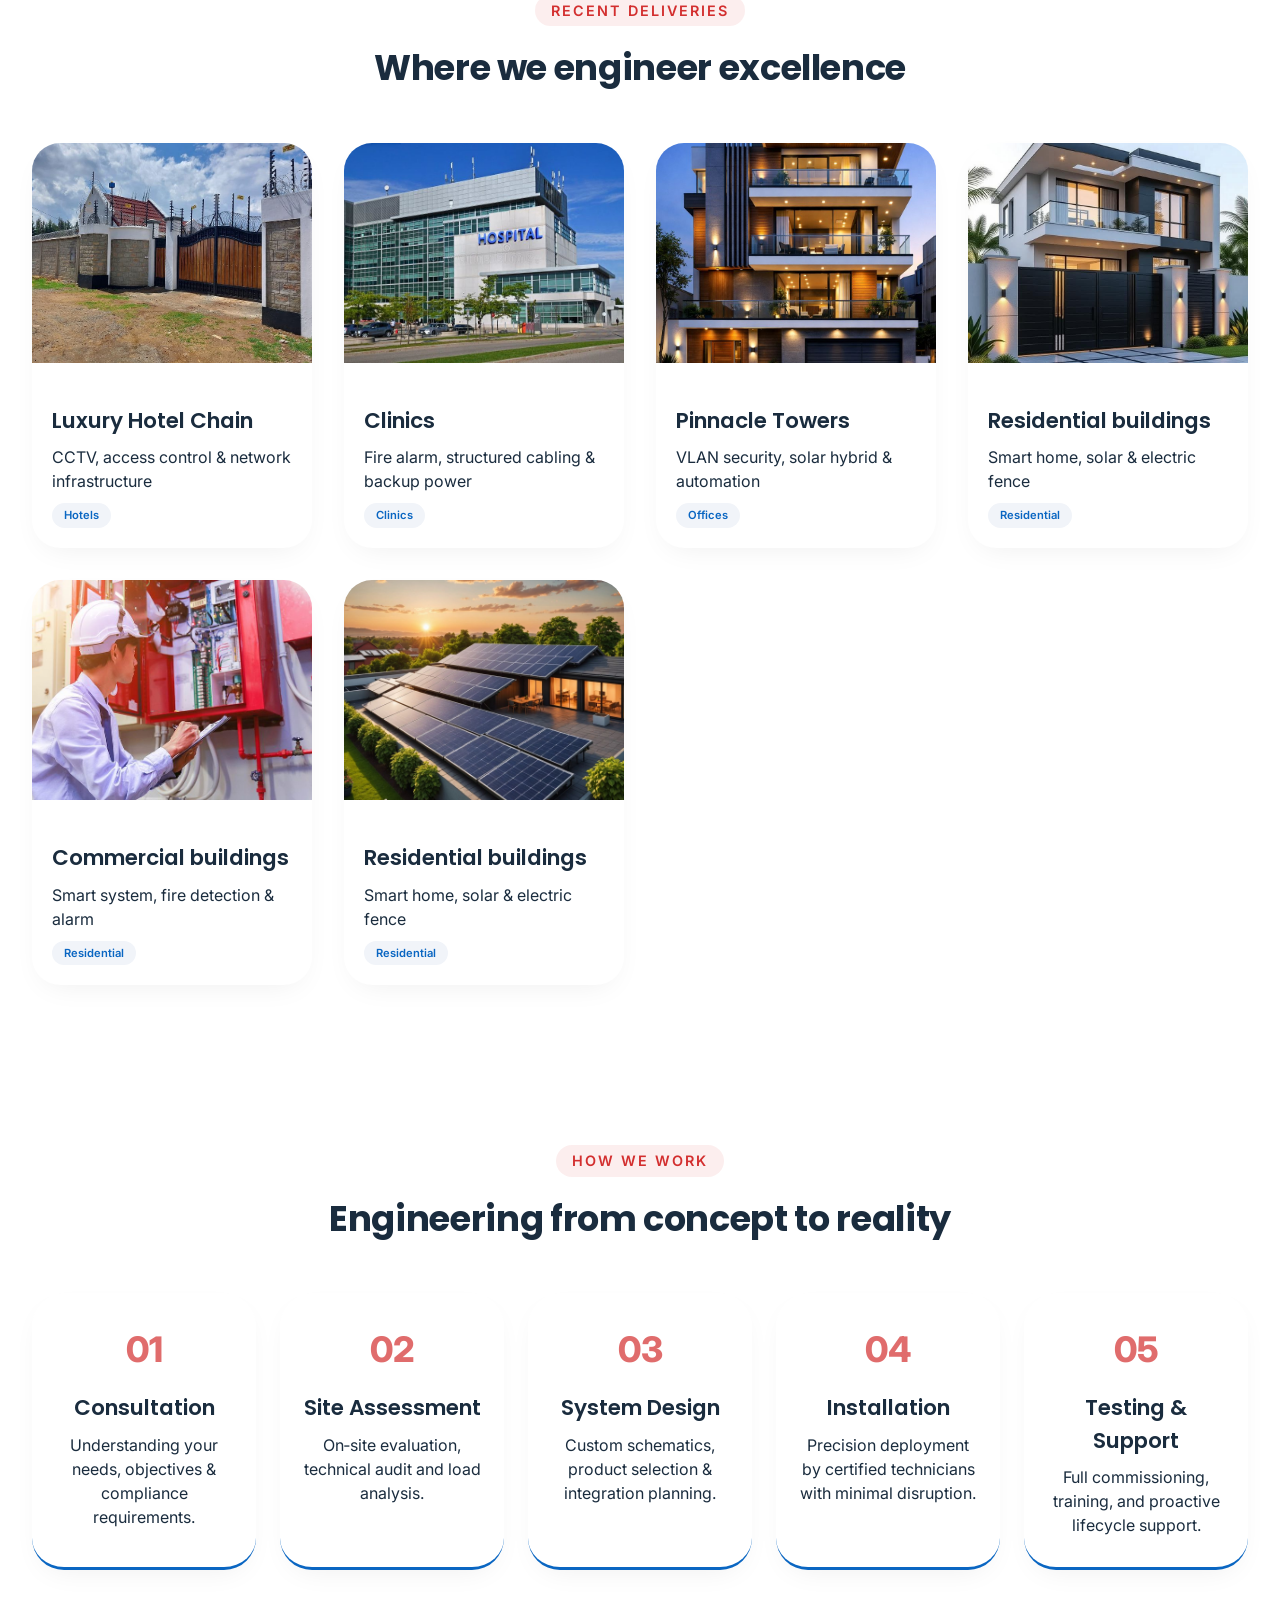
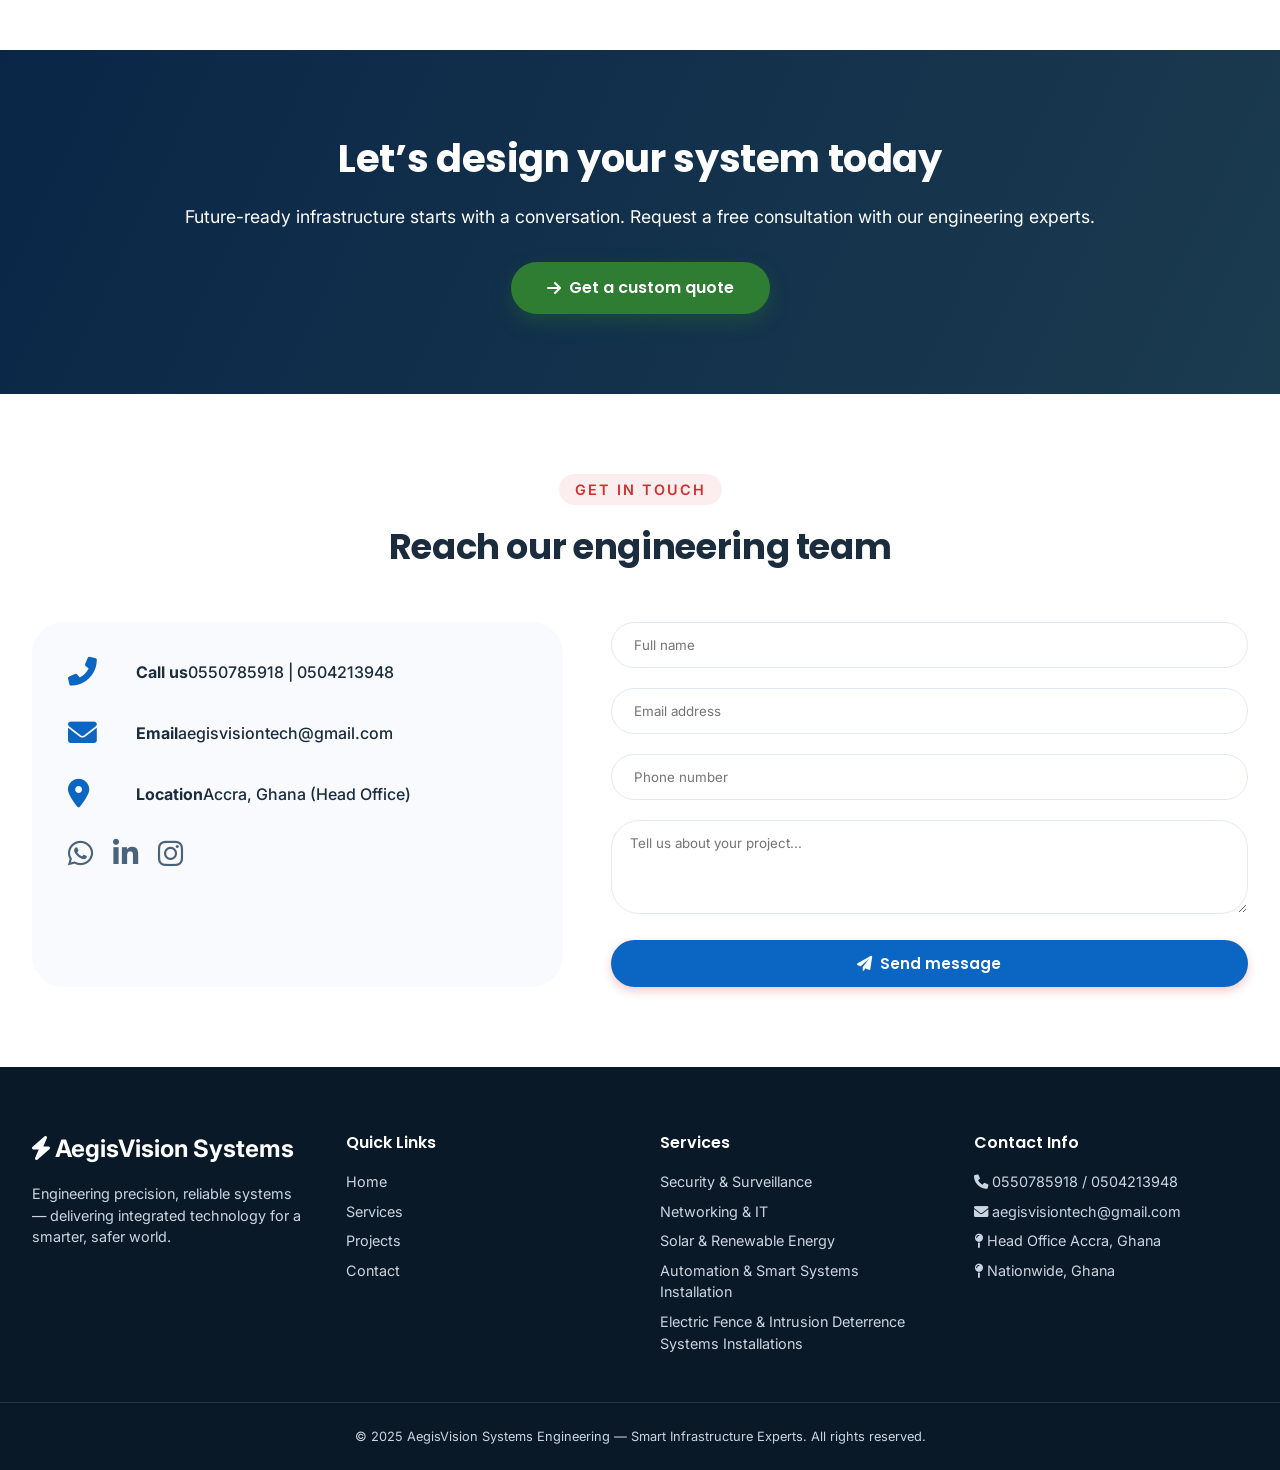
==== commit 8986c4af: "Update index.html" ====
--- a/index.html
+++ b/index.html
@@ -2,9 +2,11 @@
 <html lang="en">
 <head>
   <meta charset="UTF-8" />
-  <meta name="viewport" content="width=device-width, initial-scale=1.0, viewport-fit=cover" />
-  <meta name="description" content="AegisVision & Systems Engineering Ltd. — engineering smart, secure & reliable systems. Security, networking, electrical, solar, automation and fire detection for hotels, clinics, offices and residential." />
-  <title>AegisVision Systems Engineering Limited| Smart Engineering & Security</title>
+  <title>AegisVision Systems Engineering Ltd. | CCTV Camera Installations · Electric Fence & Security System · Installations · Solar System Installations in Ghana</title>
+  <meta name="description" content="AG Vision Limited provides professional CCTV installation, electric fencing, access control and security systems in Accra and Nationwide- Ghana. Reliable and affordable security solutions.">
+  <meta name="keywords" content="CCTV installation Ghana, CCTV installation Accra, electric fence Ghana, security systems Ghana, access control Ghana">
+  <meta name="author" content="AegisVision Systems Engineering Ltd.">
+  <meta name="viewport" content="width=device-width, initial-scale=1.0">
   <!-- Google Fonts + Font Awesome -->
   <link href="https://fonts.googleapis.com/css2?family=Inter:opsz,wght@14..32,300;14..32,400;14..32,500;14..32,600;14..32,700;14..32,800&family=Poppins:wght@500;600;700;800&display=swap" rel="stylesheet" />
   <link rel="stylesheet" href="https://cdnjs.cloudflare.com/ajax/libs/font-awesome/6.0.0-beta3/css/all.min.css" />
@@ -15,9 +17,9 @@
       "@context": "https://schema.org",
       "@type": "LocalBusiness",
       "name": "AegisVision Systems Engineering",
-      "image": "https://aegisVisionSystemsEngineeringLtd.github.io/aegisVisionSystemsEngineeringLtd/logo.png",
-      "logo": "https://aegisVisionSystemsEngineeringLtd.github.io/aegisVisionSystemsEngineeringLtd/logo.png",
-      "url": "https://aegisVisionSystemsEngineeringLtd.github.io/aegisVisionSystemsEngineeringLtd/",
+      "image": "https://aegisVisionSystemsEngineeringLtd.github.io/logo.png",
+      "logo": "https://aegisVisionSystemsEngineeringLtd.github.io/logo.png",
+      "url": "https://aegisVisionSystemsEngineeringLtd.github.io/",
       "telephone": "+233550785918",
       "email": "aegisvisiontech@gmail.com",
       "address": {
@@ -55,7 +57,7 @@
       "priceRange": "$$",
       "sameAs": [
         "https://wa.me/233550785918",
-        "https://www.linkedin.com/company/aegisvision" 
+        "https://www.linkedin.com/company/aegisvisionltd" 
       ],
       "description": "Engineering Precision, Reliable Systems. AegisVision provides CCTV Camera Installations, networking infrastructure design and installation, electrical, solar systems installation, automation systems, centrion gate openers and fire detection solutions for hotels, clinics, offices, schools and residential clients in Accra, Ghana.",
       "hasOfferCatalog": {
@@ -203,11 +205,13 @@
         </div>
         <div class="services-grid">
           <!-- Service 1 -->
+		 <a href="cctv.html" style="text-decoration: none; color: inherit; display: block;">
           <div class="service-card fade-up">
             <div class="service-icon"><i class="fas fa-video"></i></div>
             <h3>CCTV & Surveillance Systems</h3>
             <p>High-definition cameras, AI-analytics, remote monitoring, NVR solutions for full-site visibility and threat prevention.</p>
           </div>
+		 </a>
           <!-- Service 2 -->
           <div class="service-card fade-up">
             <div class="service-icon"><i class="fas fa-network-wired"></i></div>
@@ -223,22 +227,24 @@
           <!-- Service 4 -->
           <div class="service-card fade-up">
             <div class="service-icon"><i class="fas fa-solar-panel"></i></div>
-            <h3>Solar & Energy Solutions</h3>
+            <h3>Solar & Renewable Energy Solutions</h3>
             <p>Off-grid & on-grid solar, hybrid backup systems, energy audit, sustainable power for commercial & residential.</p>
           </div>
           <!-- Service 5 -->
           <div class="service-card fade-up">
             <div class="service-icon"><i class="fas fa-microchip"></i></div>
             <h3>Smart Automation Systems</h3>
-            <p>Lighting control, HVAC automation, access control, IoT integration for seamless building management.</p>
+            <p>Lighting control, HVAC automation, Access control, IoT integration for seamless building management.</p>
           </div>
           <!-- Service 6 -->
+		<a href="fire.html" style="text-decoration: none; color: inherit; display: block;">	
           <div class="service-card fade-up">
             <div class="service-icon"><i class="fas fa-fire-extinguisher"></i></div>
             <h3>Fire Detection & Alarm Systems</h3>
-            <p>Addressable fire alarms, smoke & heat detectors, emergency lighting, and code-compliant suppression systems.</p>
-          </div>
-        </div>
+            <p>Addressable fire alarms, conventional fire alarms, smoke & heat detectors, emergency lighting, and code-compliant suppression systems.</p>
+          </div>
+        </div>
+	   </a>  
       </div>
     </section>
 
@@ -346,7 +352,7 @@
       </div>
       <div class="footer-col">
         <h4>Services</h4>
-        <ul><li>Security & Surveillance</li><li>CCTV  Camera Installation</li><li>Networking & IT Services</li><li>Solar & Electrical Systems Installation</li><li>Fire Detection & Alarm Systems Installation</li></ul>
+        <ul><li>Security & Surveillance</li><li>Networking & IT</li><li>Solar & Renewable Energy</li><li>Automation & Smart Systems Installation</li><li>Electric Fence & Intrusion Deterrence Systems Installations</li></ul>
       </div>
       <div class="footer-col">
         <h4>Contact Info</h4>
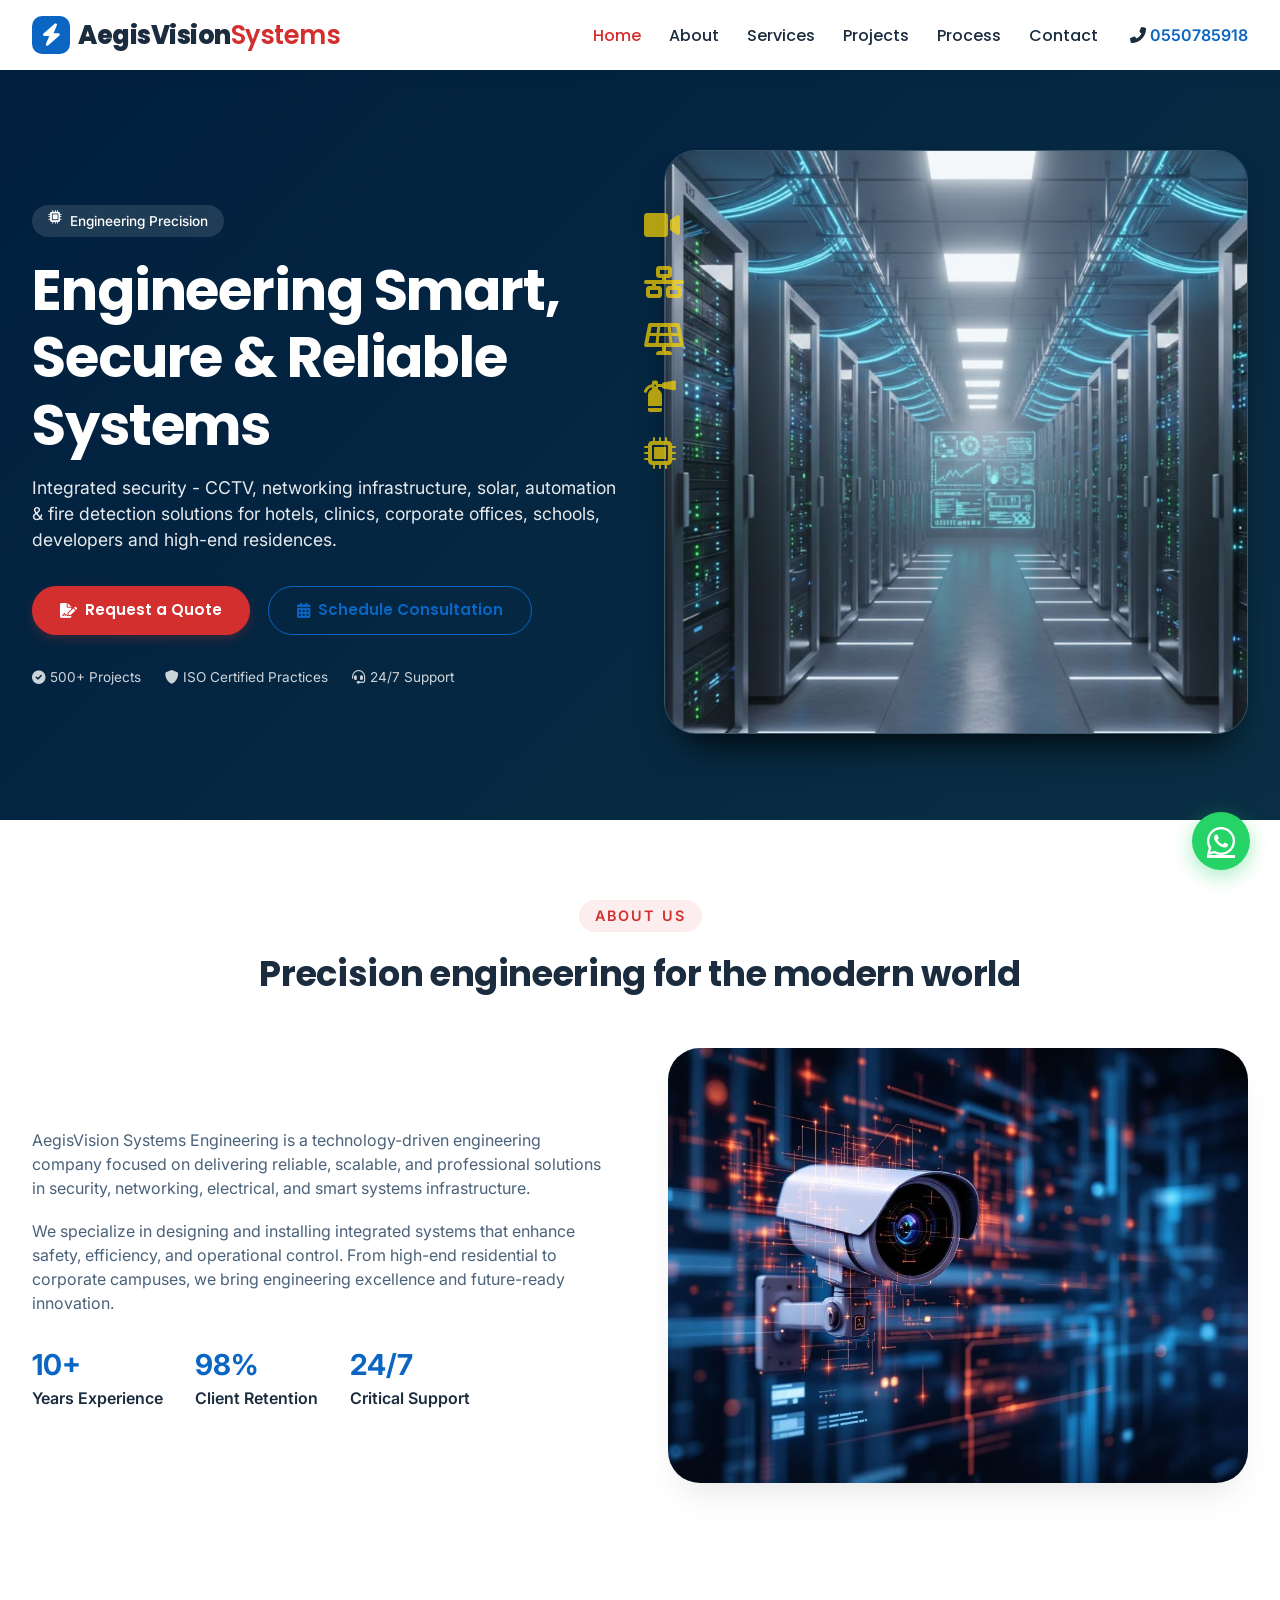
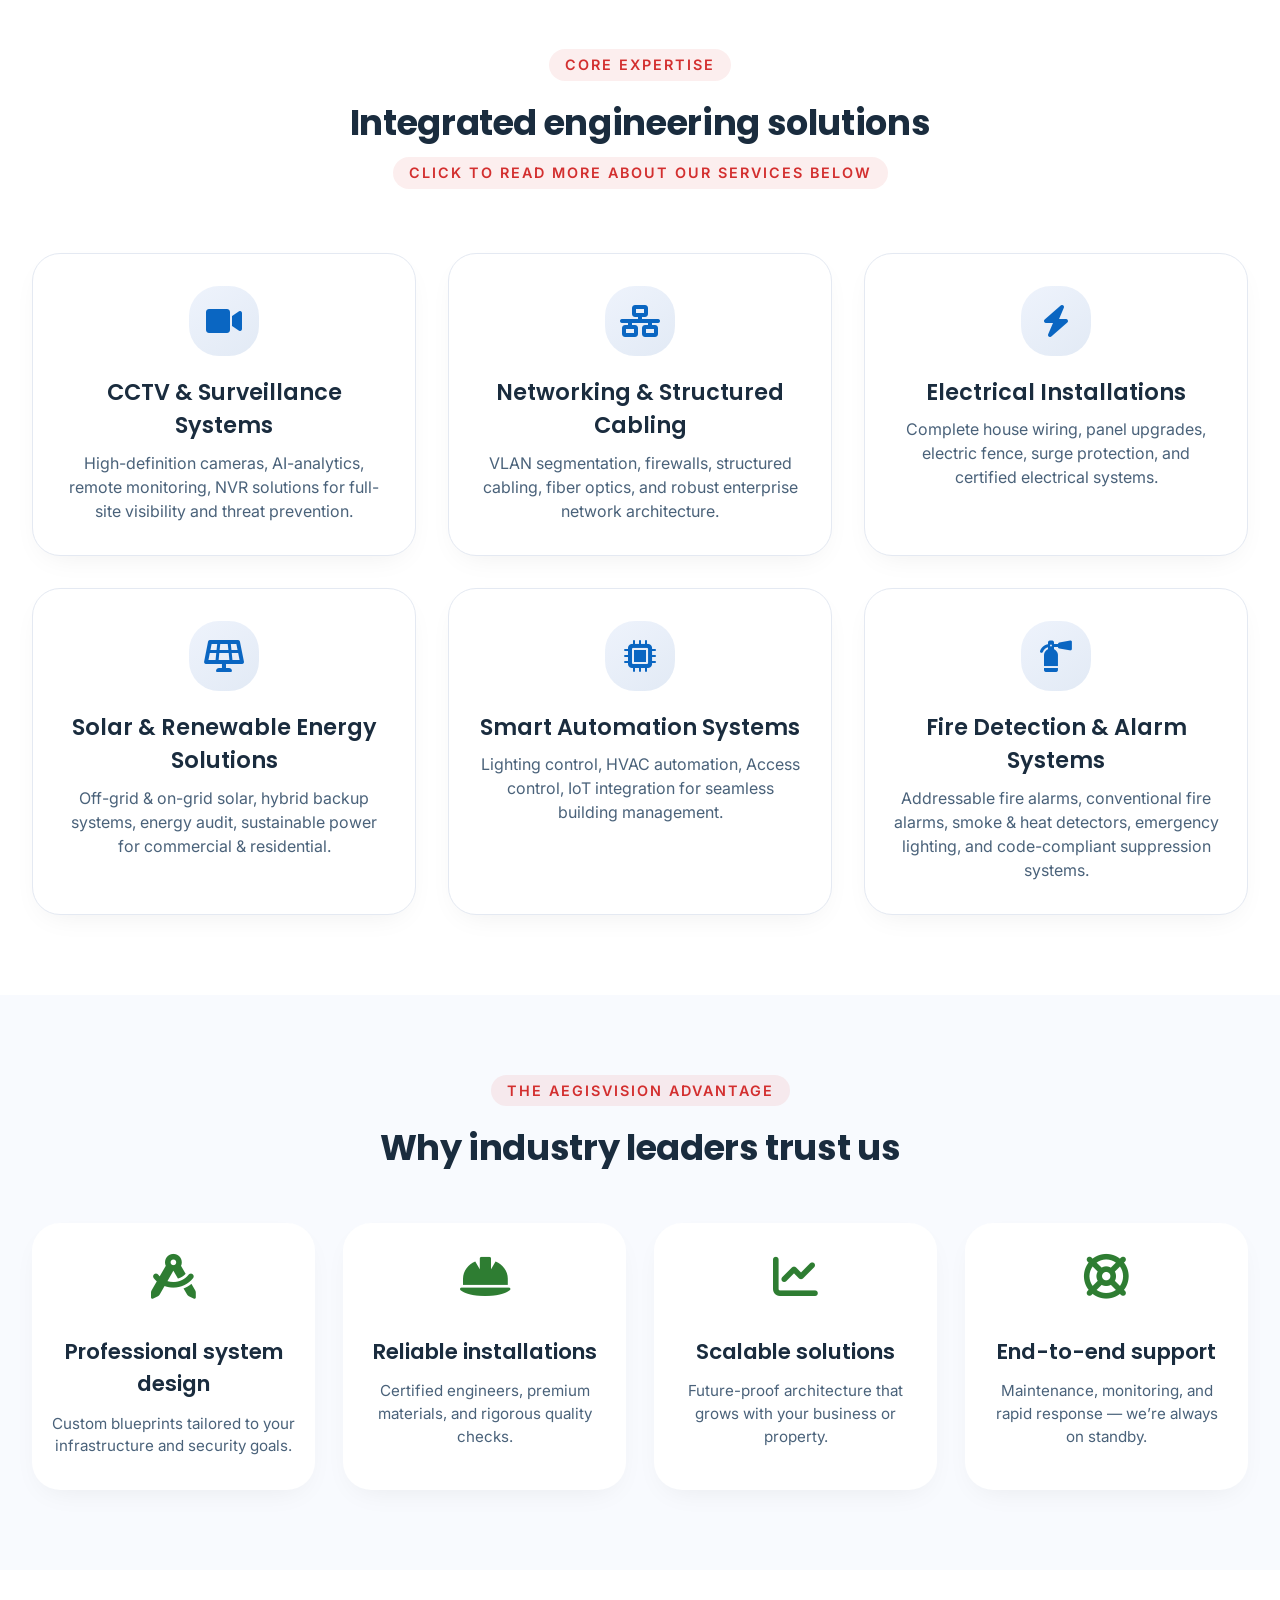
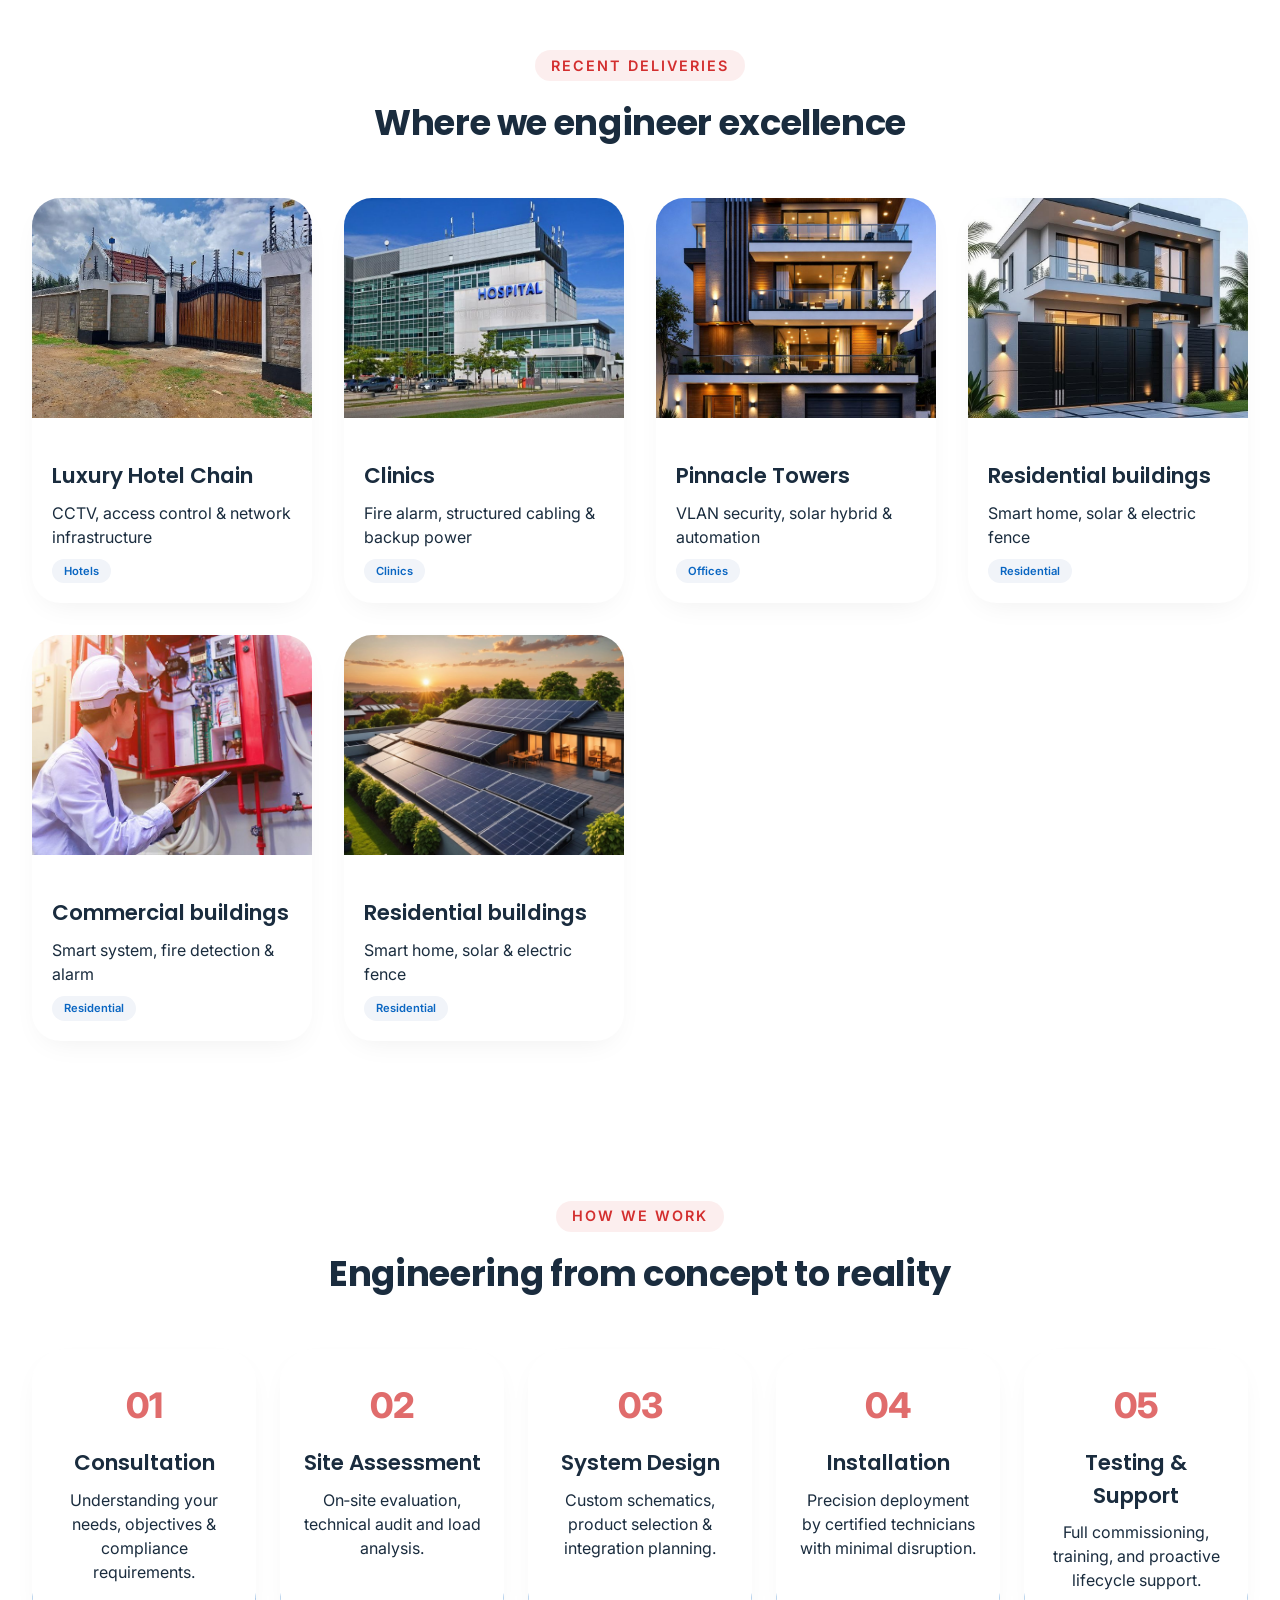
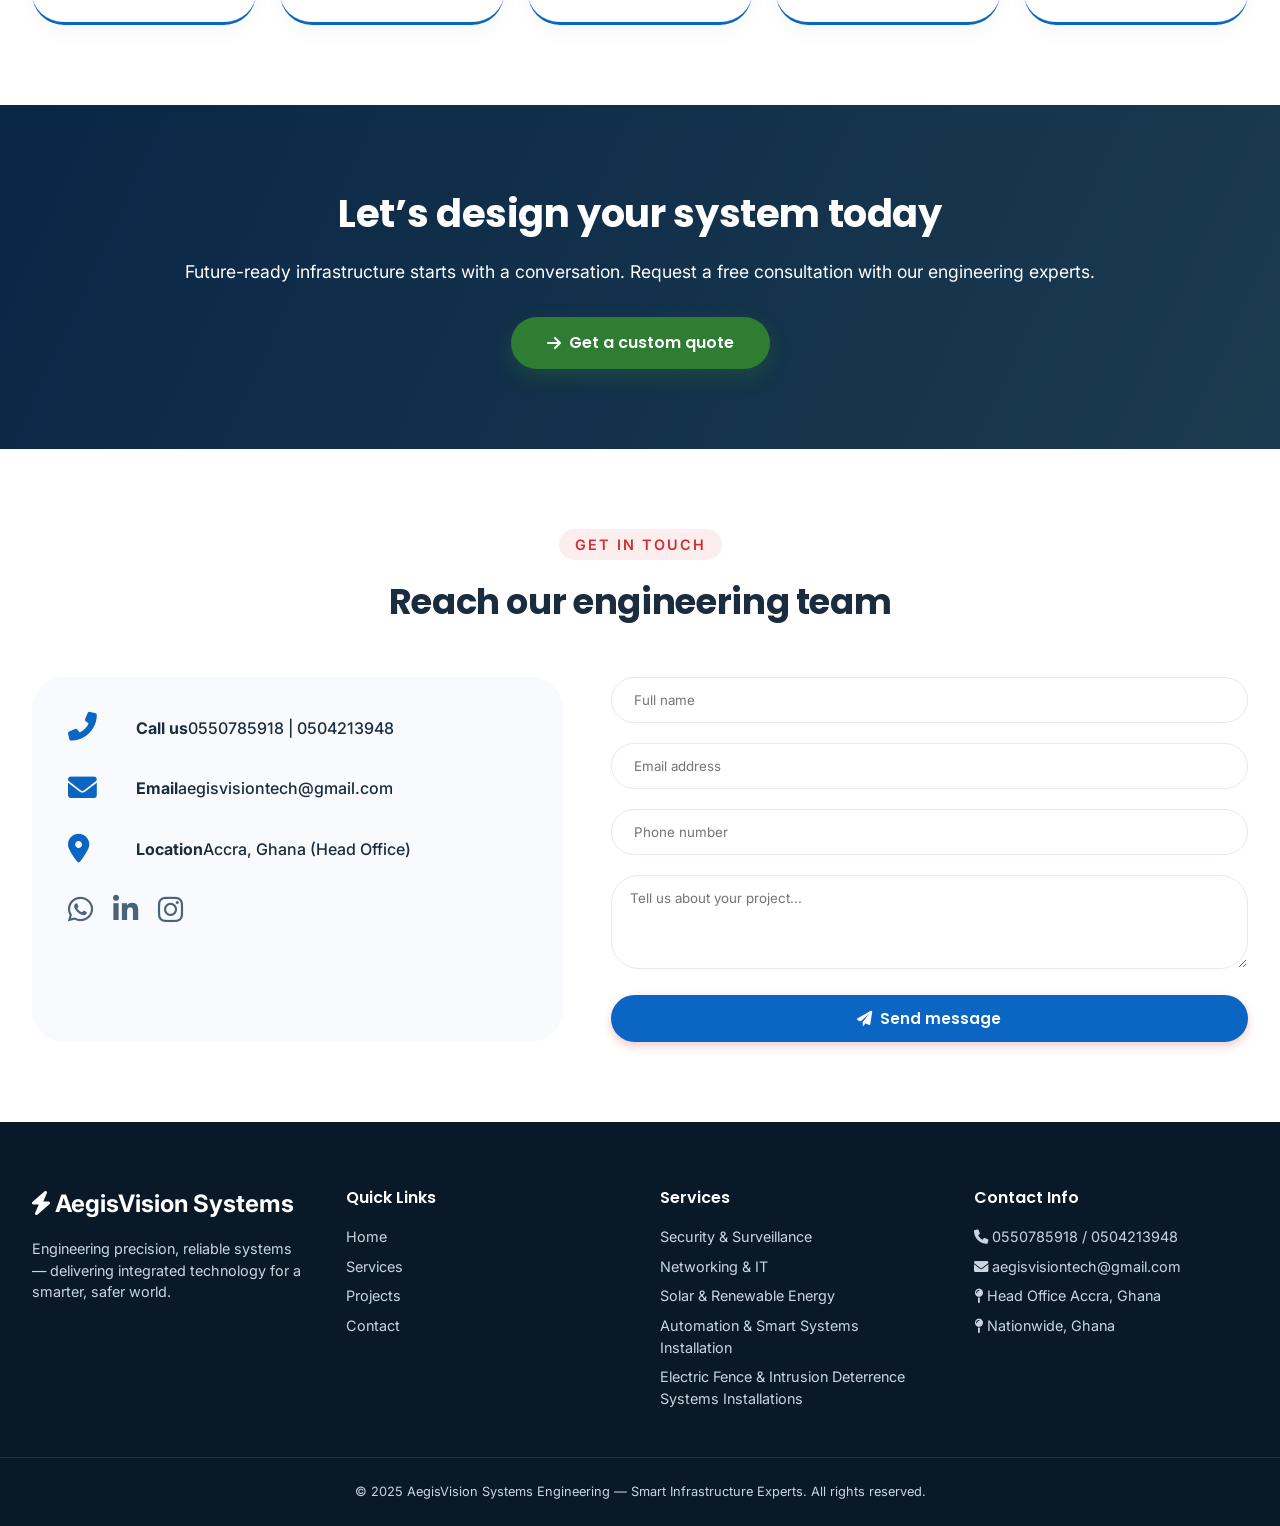
==== commit 53cd92d5: "Update index.html" ====
--- a/index.html
+++ b/index.html
@@ -202,6 +202,7 @@
         <div class="section-header fade-up">
           <span class="section-tag">Core expertise</span>
           <h2>Integrated engineering solutions</h2>
+		  <span class="section-tag">click to read more about our services below </span>	
         </div>
         <div class="services-grid">
           <!-- Service 1 -->
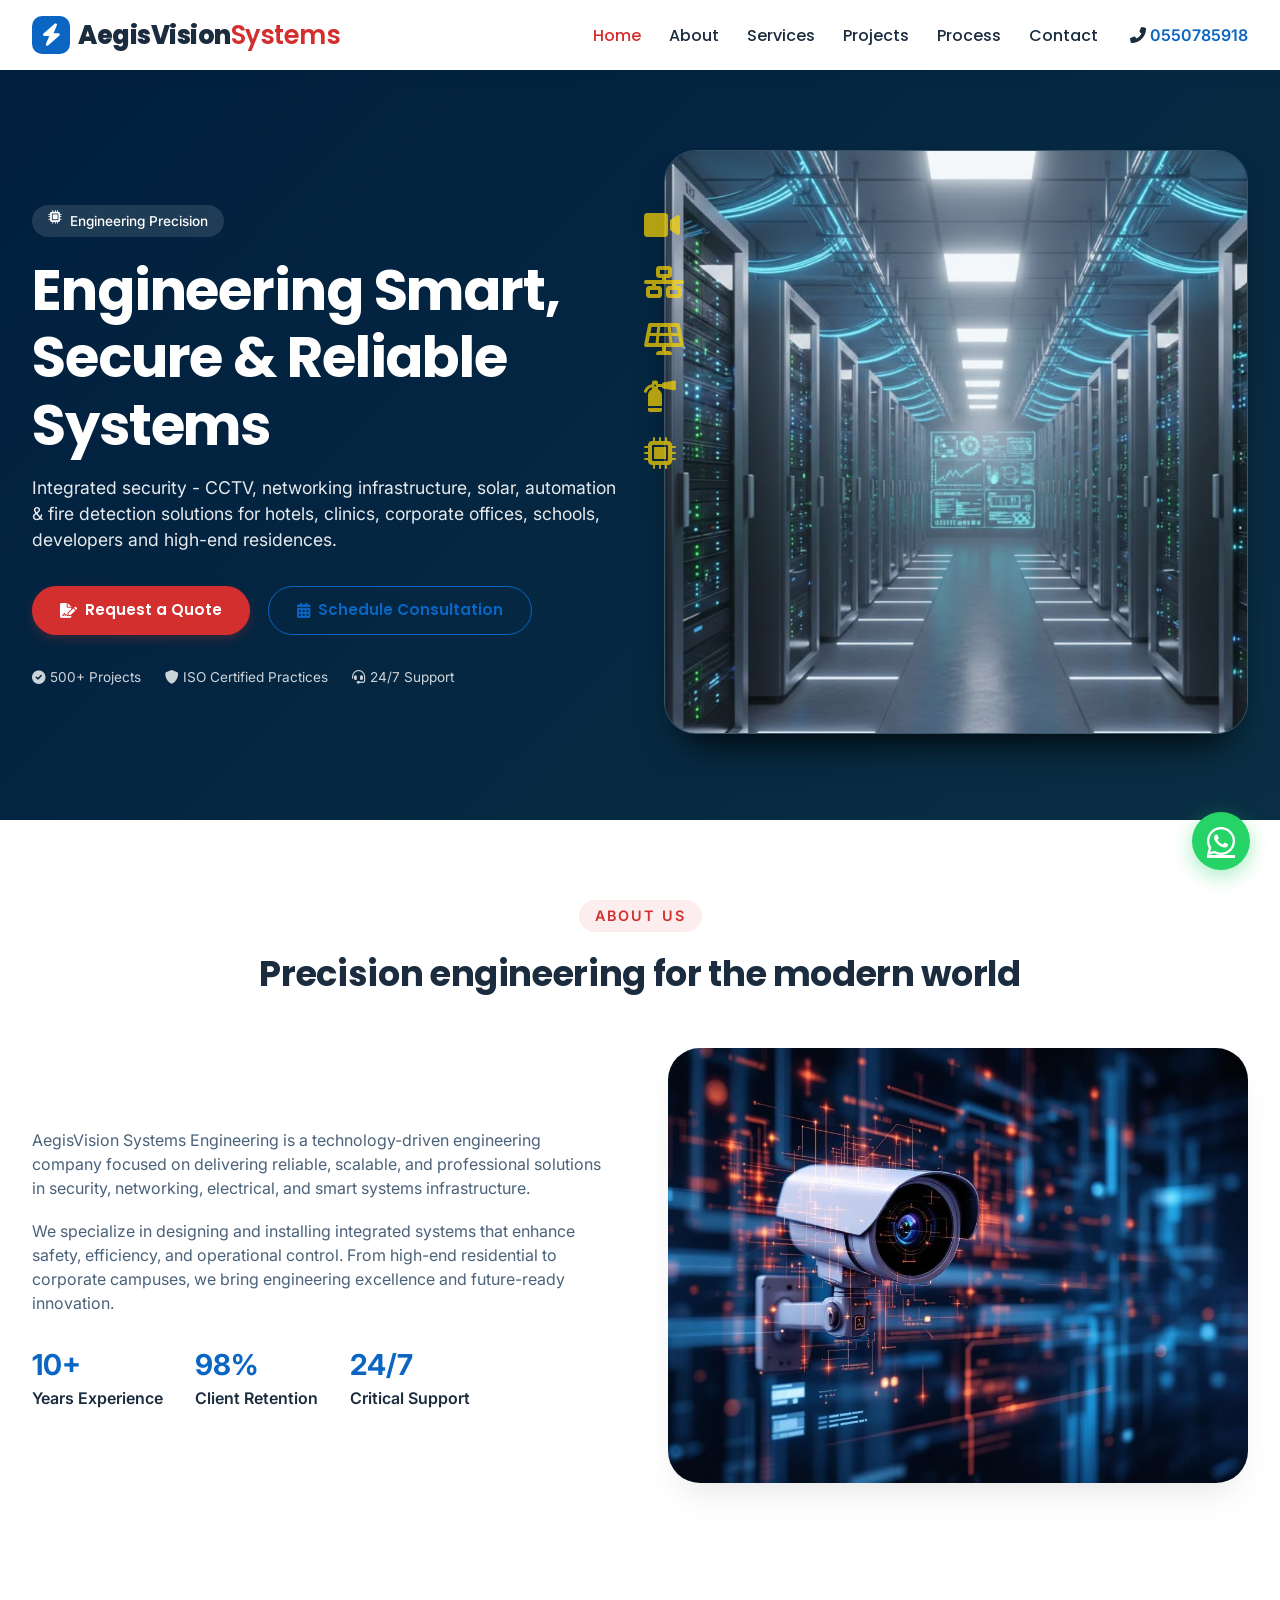
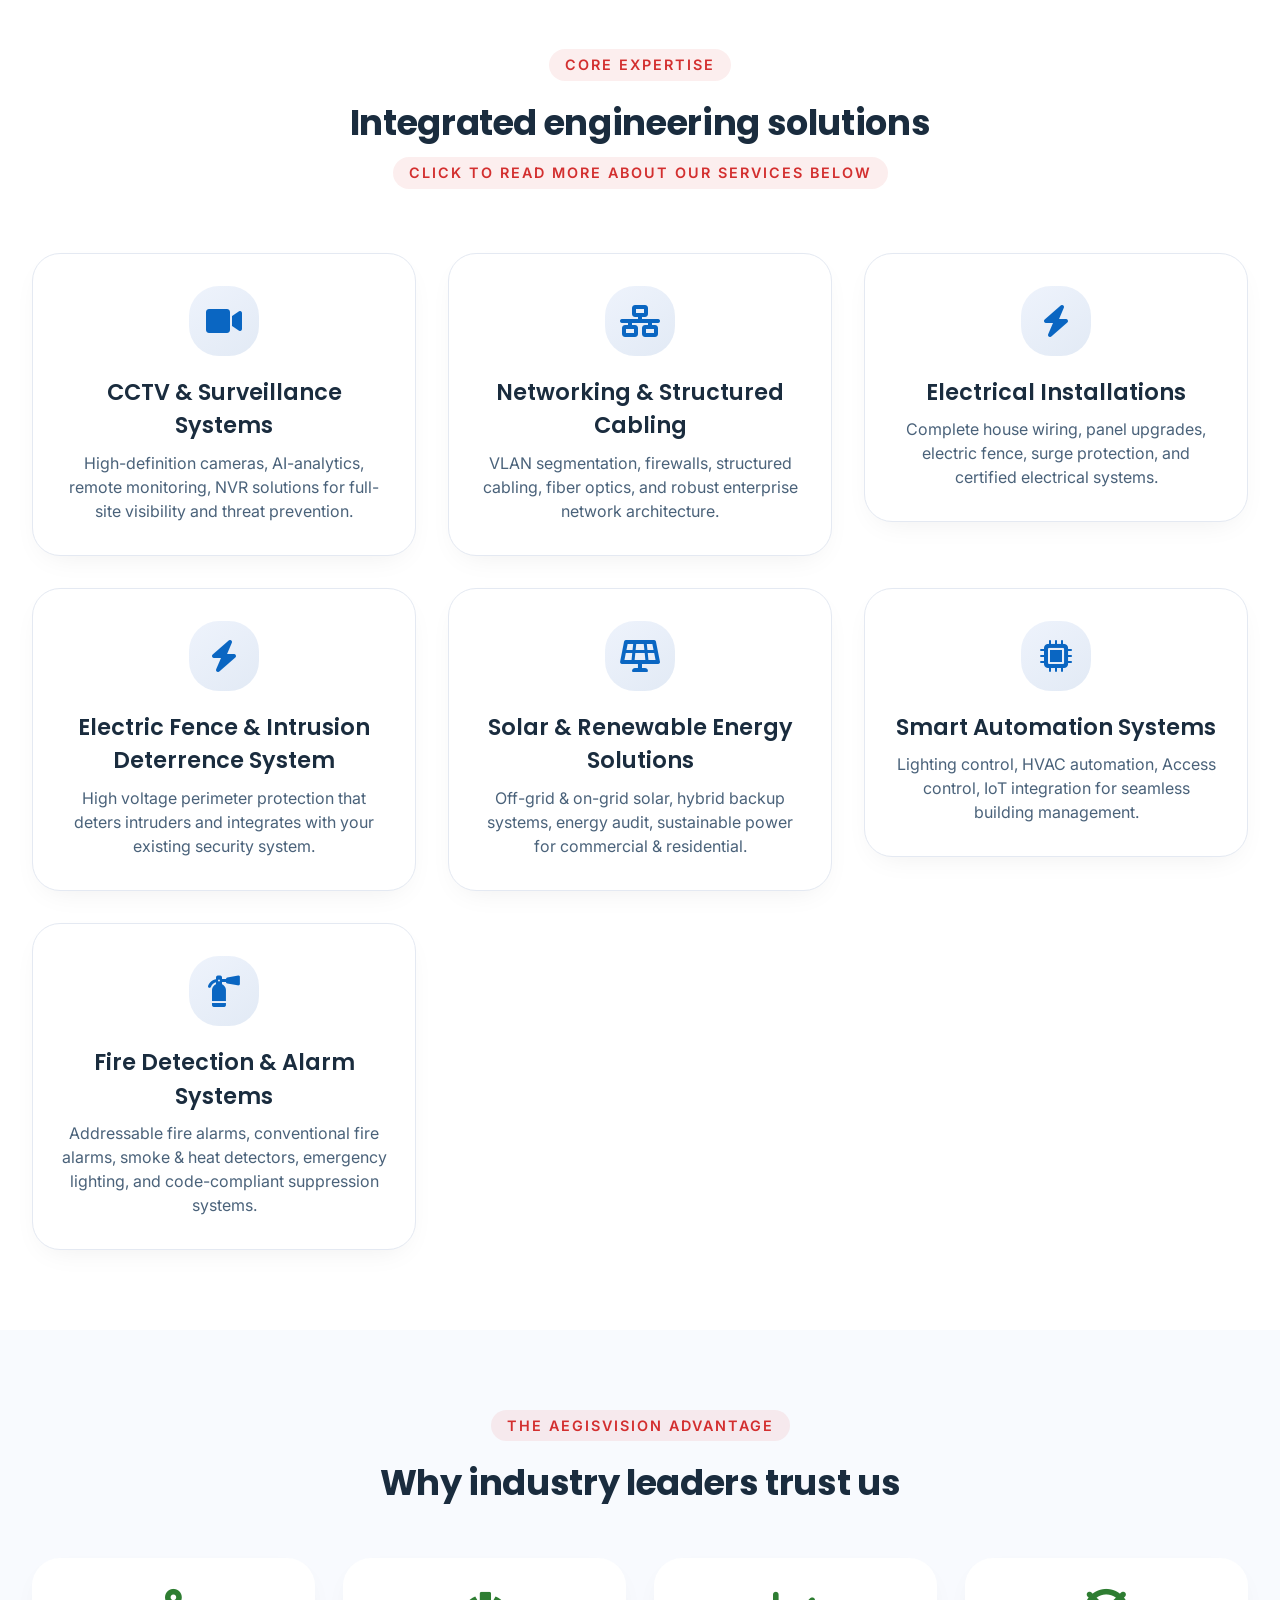
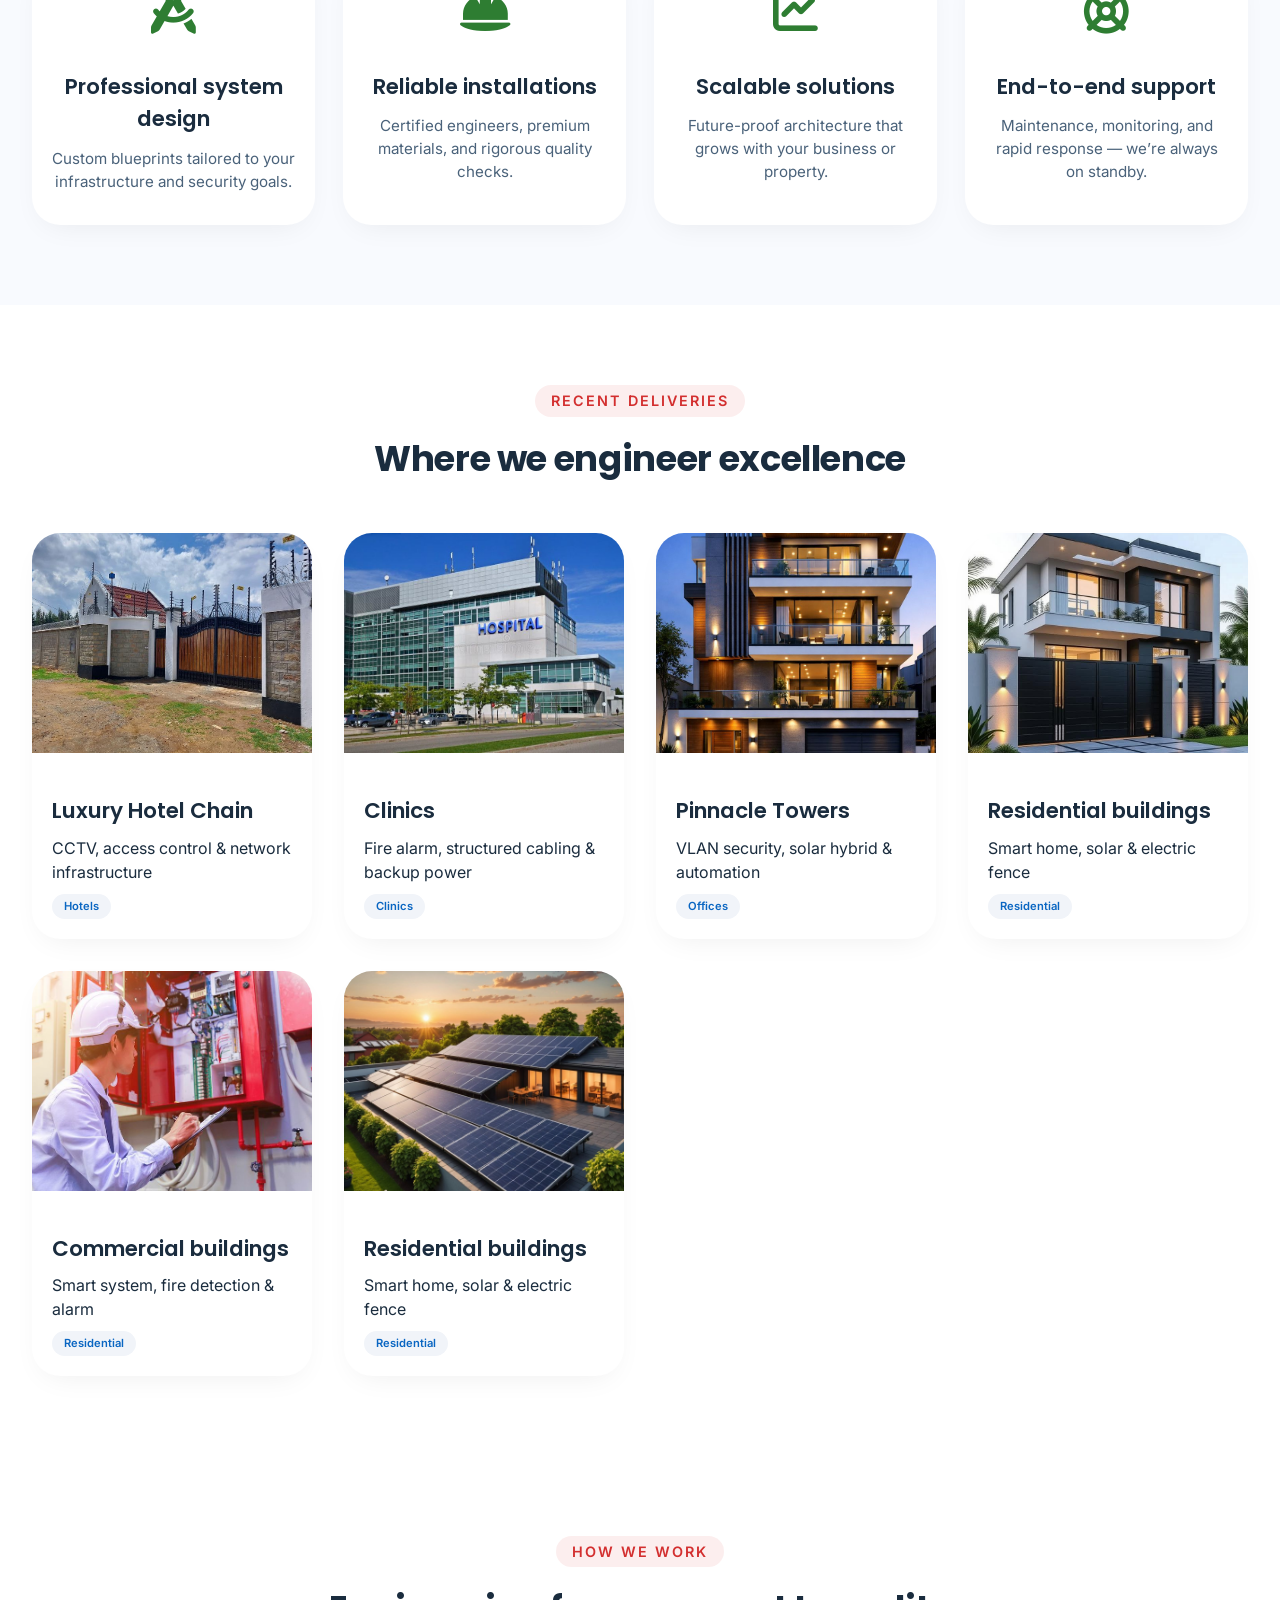
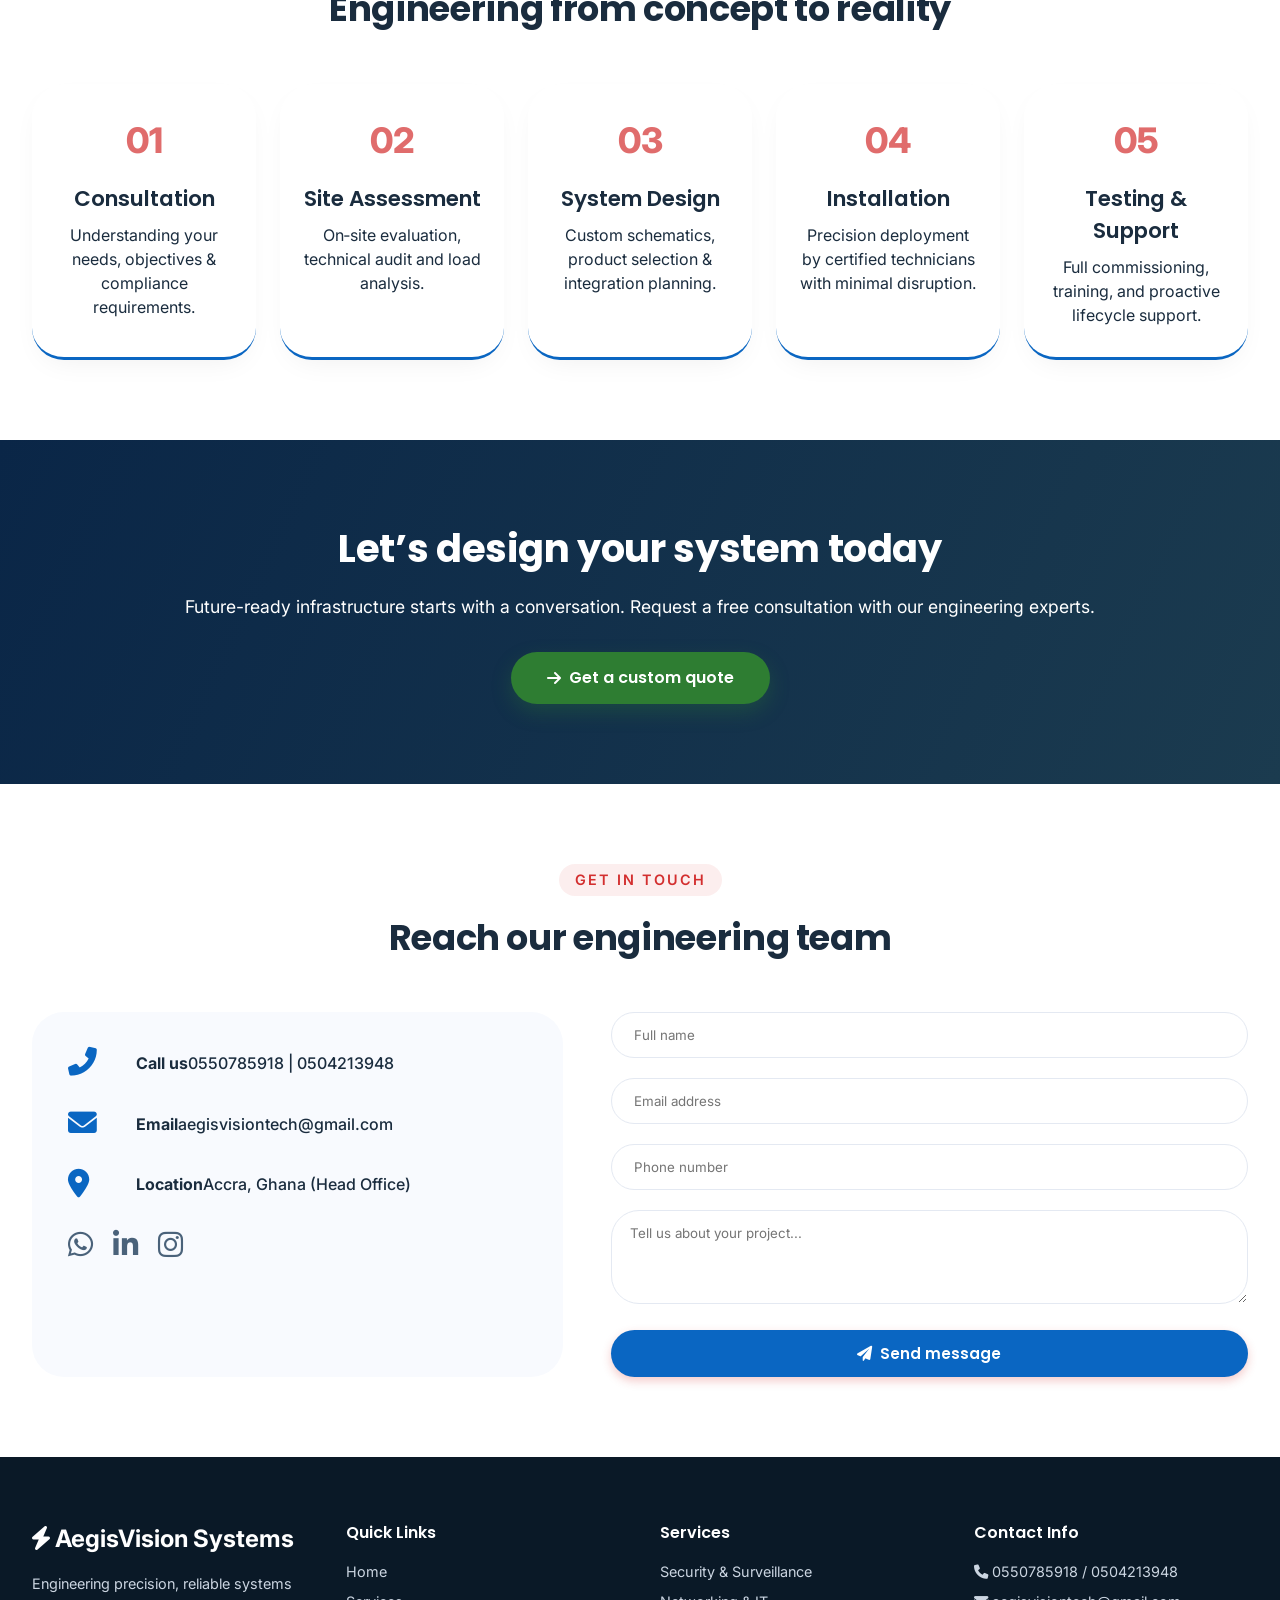
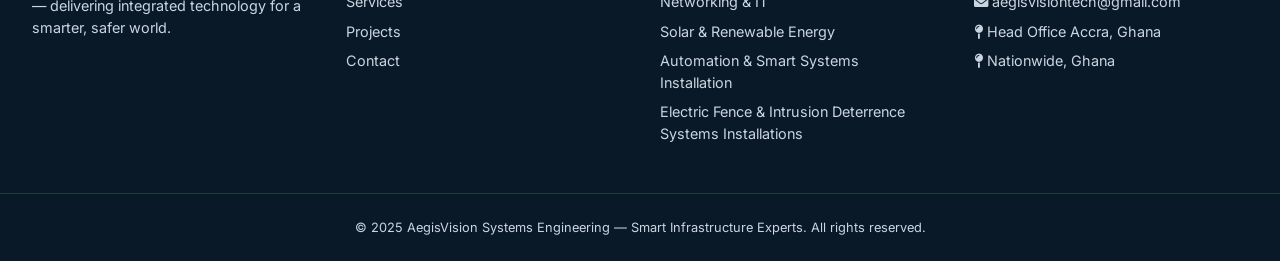
==== commit b7b6476f: "Update index.html" ====
--- a/index.html
+++ b/index.html
@@ -3,7 +3,7 @@
 <head>
   <meta charset="UTF-8" />
   <title>AegisVision Systems Engineering Ltd. | CCTV Camera Installations · Electric Fence & Security System · Installations · Solar System Installations in Ghana</title>
-  <meta name="description" content="AG Vision Limited provides professional CCTV installation, electric fencing, access control and security systems in Accra and Nationwide- Ghana. Reliable and affordable security solutions.">
+  <meta name="description" content="AegisVision Systems engineering Limited provides professional CCTV installation, electric fencing, access control and security systems in Accra and Nationwide- Ghana. Reliable and affordable security solutions.">
   <meta name="keywords" content="CCTV installation Ghana, CCTV installation Accra, electric fence Ghana, security systems Ghana, access control Ghana">
   <meta name="author" content="AegisVision Systems Engineering Ltd.">
   <meta name="viewport" content="width=device-width, initial-scale=1.0">
@@ -202,7 +202,7 @@
         <div class="section-header fade-up">
           <span class="section-tag">Core expertise</span>
           <h2>Integrated engineering solutions</h2>
-		  <span class="section-tag">click to read more about our services below </span>	
+		    <span class="section-tag">click to read more about our services below</span>	
         </div>
         <div class="services-grid">
           <!-- Service 1 -->
@@ -214,30 +214,42 @@
           </div>
 		 </a>
           <!-- Service 2 -->
+		  <a href="networking.html" style="text-decoration: none; color: inherit; display: block;">
           <div class="service-card fade-up">
             <div class="service-icon"><i class="fas fa-network-wired"></i></div>
             <h3>Networking & Structured Cabling</h3>
             <p>VLAN segmentation, firewalls, structured cabling, fiber optics, and robust enterprise network architecture.</p>
           </div>
           <!-- Service 3 -->
+		  <a href="electrical.html" style="text-decoration: none; color: inherit; display: block;">
           <div class="service-card fade-up">
             <div class="service-icon"><i class="fas fa-bolt"></i></div>
             <h3>Electrical Installations</h3>
             <p>Complete house wiring, panel upgrades, electric fence, surge protection, and certified electrical systems.</p>
           </div>
-          <!-- Service 4 -->
+		<!-- Service 4 -->
+         <a href="electricfence.html" style="text-decoration: none; color: inherit; display: block;">
+          <div class="service-card fade-up">
+            <div class="service-icon"><i class="fas fa-bolt"></i></div>
+            <h3>Electric Fence & Intrusion Deterrence System </h3>
+            <p>High voltage perimeter protection that deters intruders and integrates with your existing security system.</p>
+          </div>
+         </a>
+          <!-- Service 5 -->
+		  <a href="solar.html" style="text-decoration: none; color: inherit; display: block;">
           <div class="service-card fade-up">
             <div class="service-icon"><i class="fas fa-solar-panel"></i></div>
             <h3>Solar & Renewable Energy Solutions</h3>
             <p>Off-grid & on-grid solar, hybrid backup systems, energy audit, sustainable power for commercial & residential.</p>
           </div>
-          <!-- Service 5 -->
+          <!-- Service 6 -->
+		  <a href="automation.html" style="text-decoration: none; color: inherit; display: block;">
           <div class="service-card fade-up">
             <div class="service-icon"><i class="fas fa-microchip"></i></div>
             <h3>Smart Automation Systems</h3>
             <p>Lighting control, HVAC automation, Access control, IoT integration for seamless building management.</p>
           </div>
-          <!-- Service 6 -->
+          <!-- Service 7 -->
 		<a href="fire.html" style="text-decoration: none; color: inherit; display: block;">	
           <div class="service-card fade-up">
             <div class="service-icon"><i class="fas fa-fire-extinguisher"></i></div>
